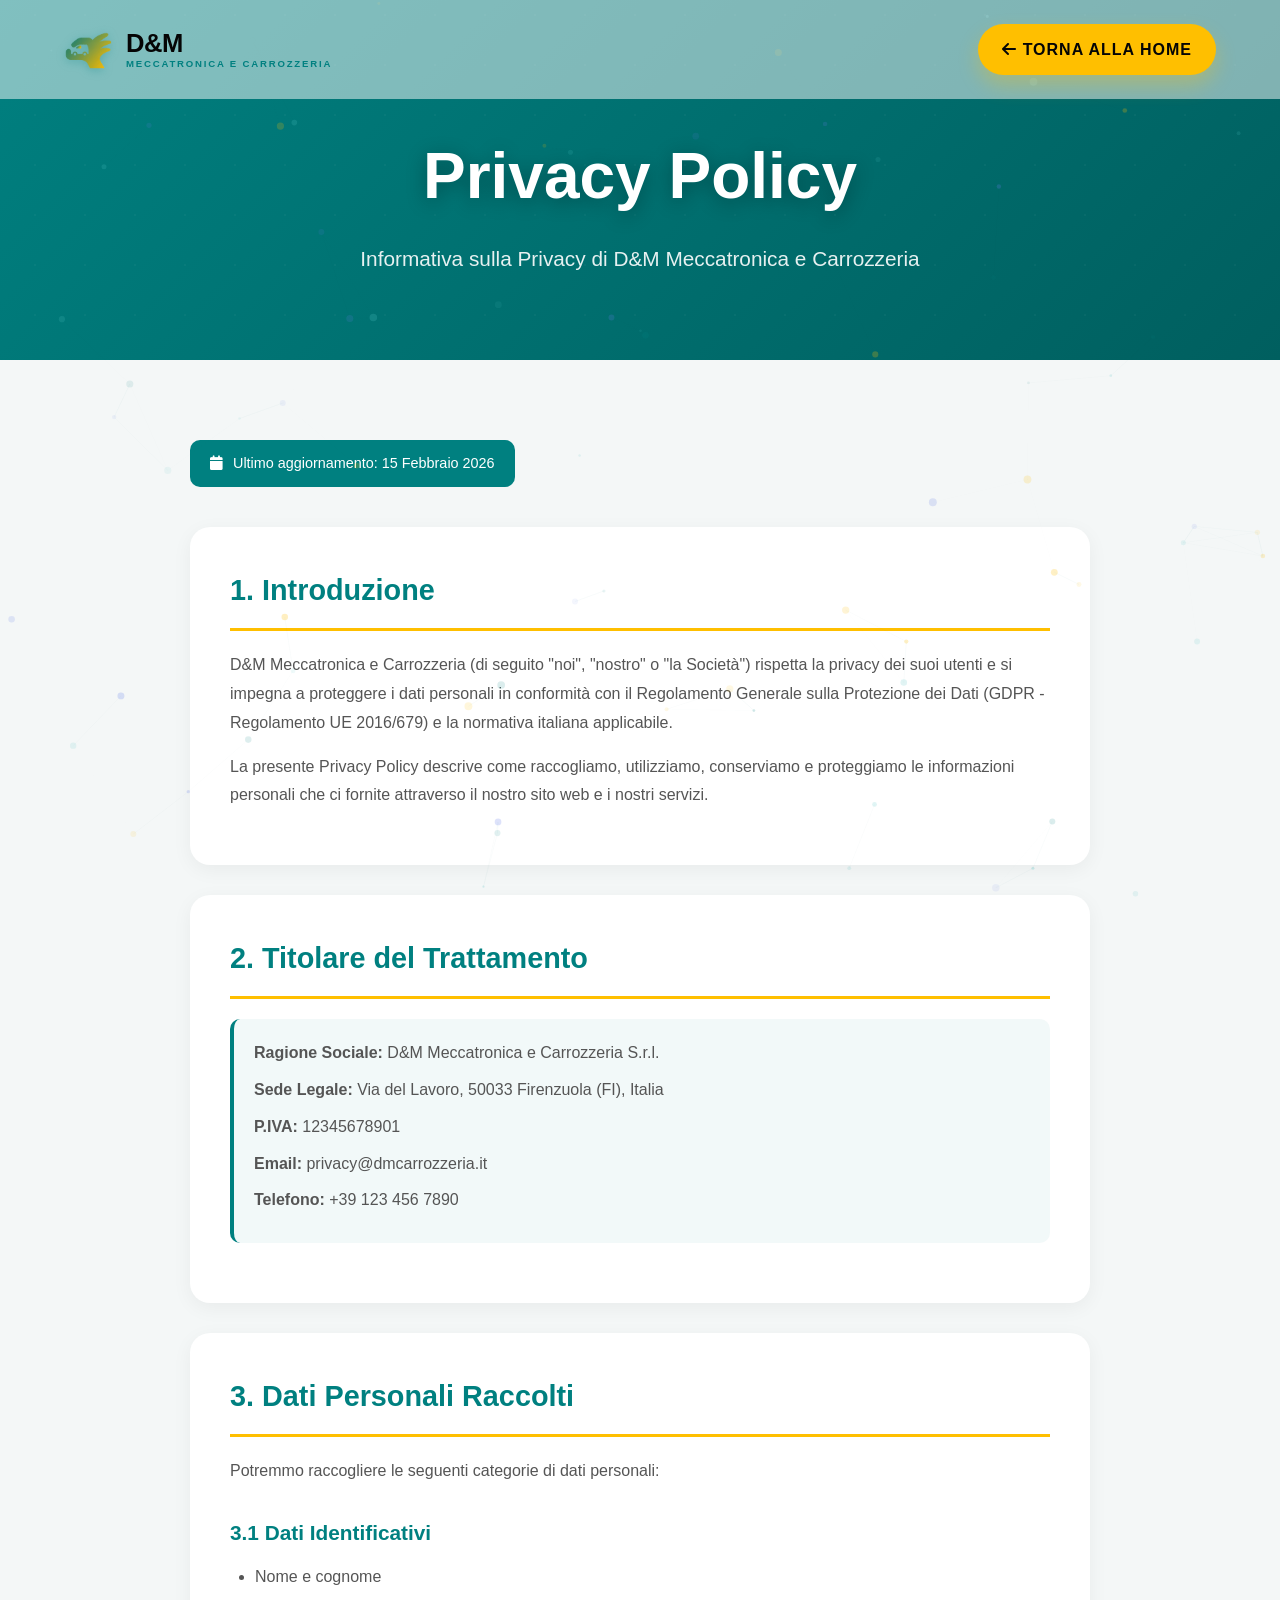
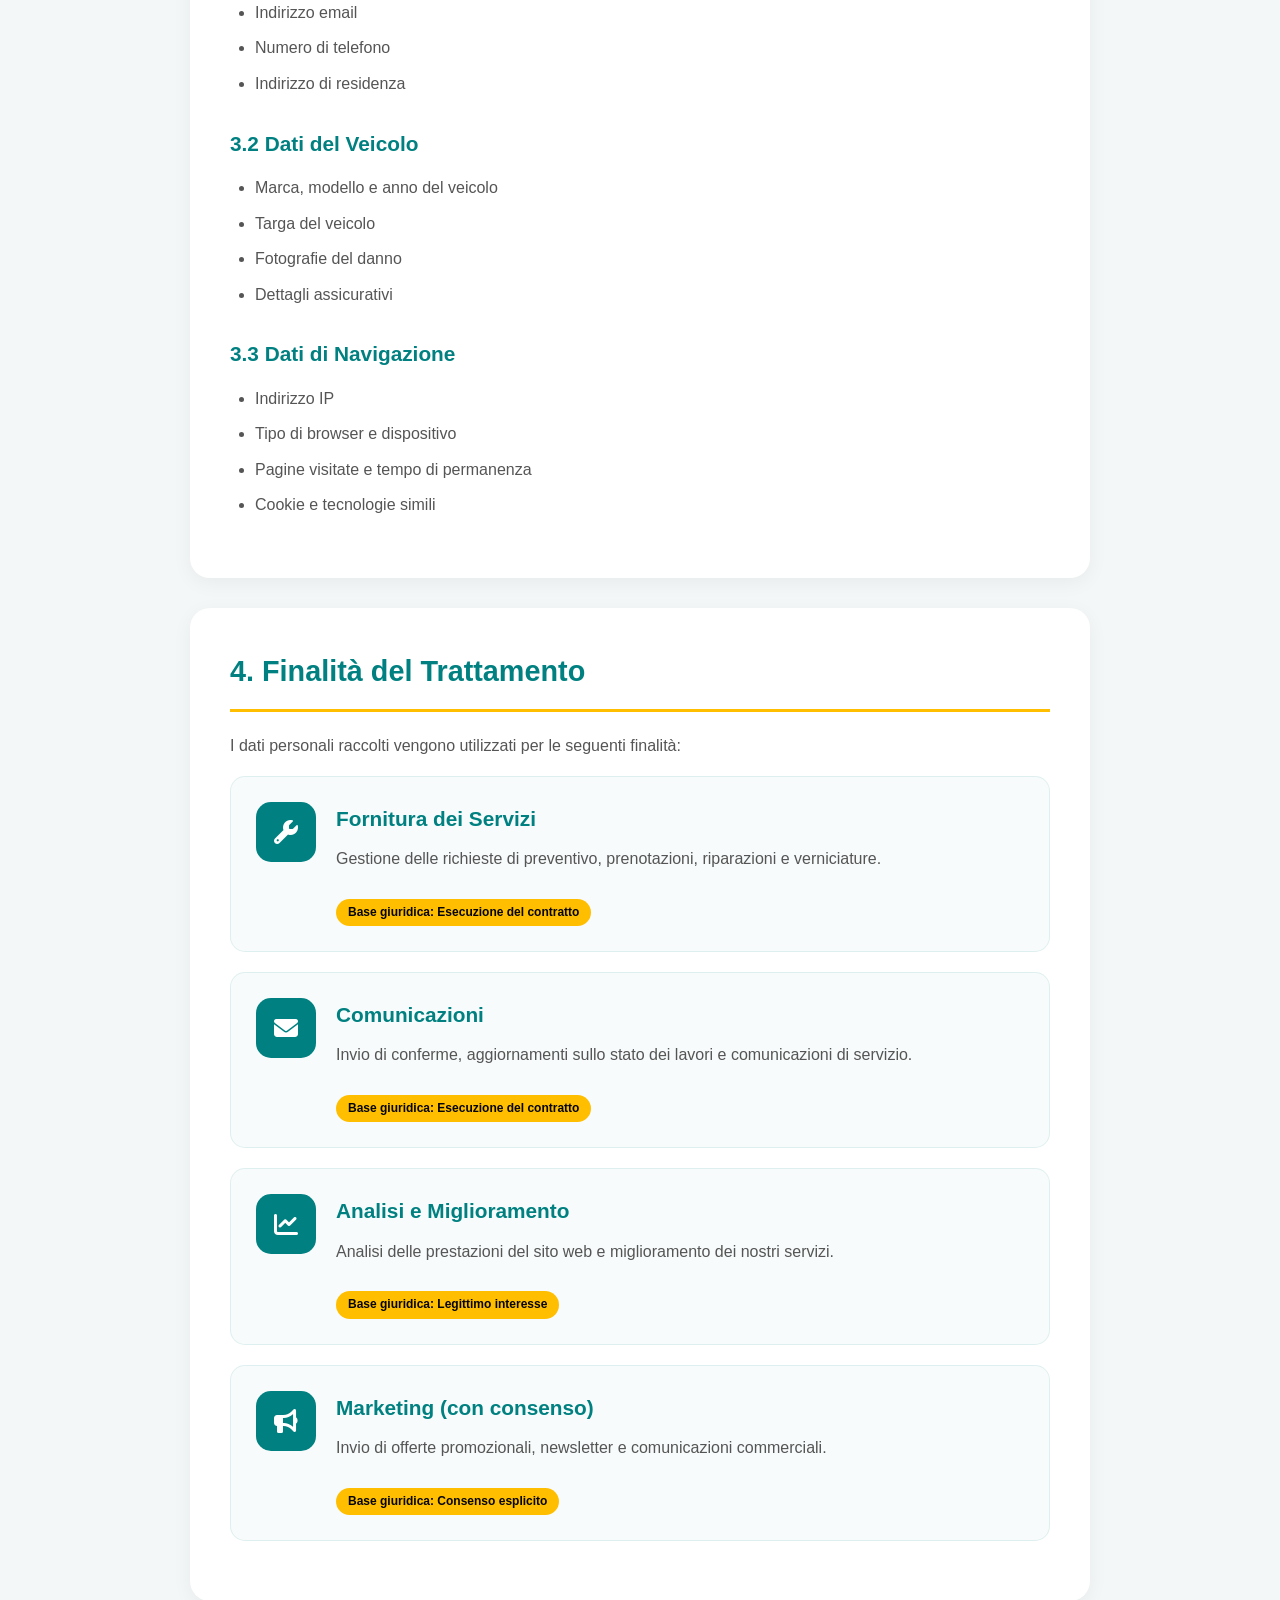
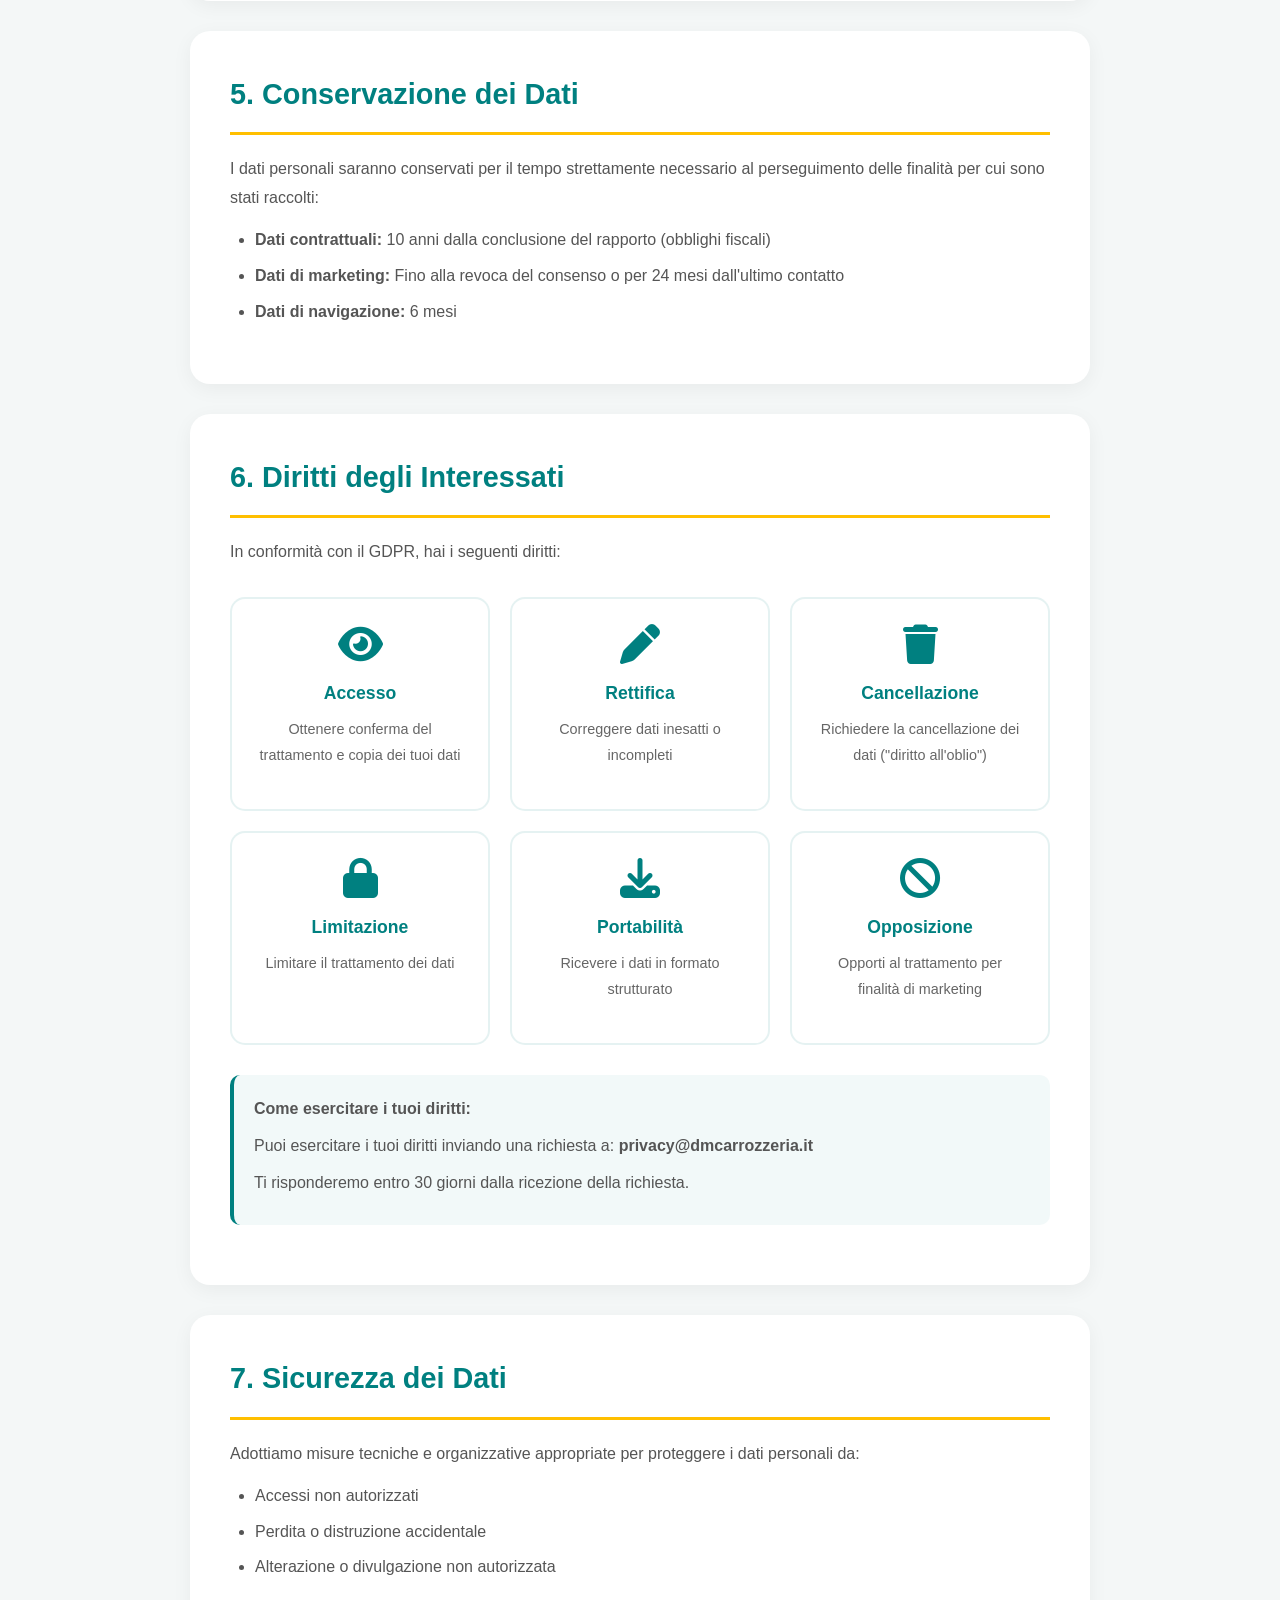
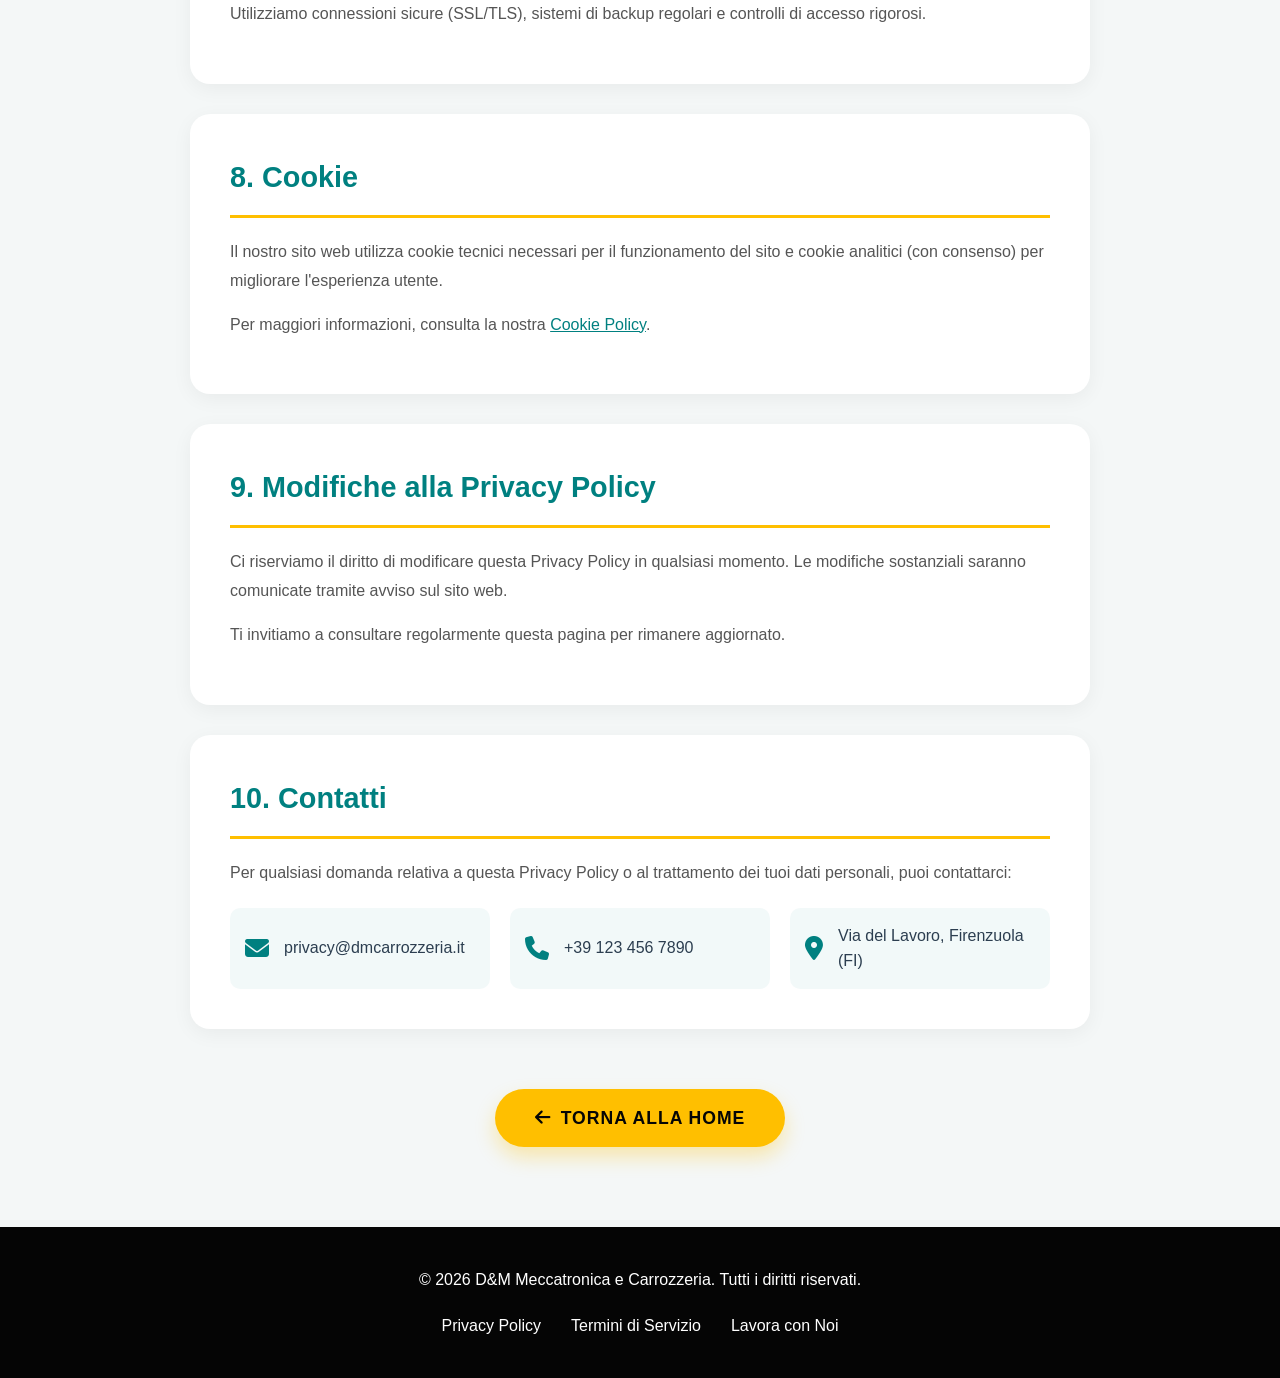
==== index2.html @ 21673d3c "Add files via upload" ====
<!DOCTYPE html>
<html lang="it">
<head>
    <meta charset="UTF-8">
    <meta name="viewport" content="width=device-width, initial-scale=1.0">
    <title>Privacy Policy - D&M Meccatronica e Carrozzeria</title>
    <link rel="stylesheet" href="style.css">
    <link rel="stylesheet" href="https://cdnjs.cloudflare.com/ajax/libs/font-awesome/6.4.0/css/all.min.css">
</head>
<body>
    <!-- Particles Background -->
    <canvas id="particles-canvas"></canvas>

    <!-- Simple Navbar -->
    <nav id="navbar">
        <a href="index.html" class="logo-box">
            <img src="logooo.png" alt="D&M Logo" class="logo-img"> 
            <div class="logo-text">D&M<br><span>MECCATRONICA E CARROZZERIA</span></div>
        </a>
        
        <a href="index.html" class="btn-primary" style="padding: 0.8rem 1.5rem;">
            <i class="fa-solid fa-arrow-left"></i> Torna alla Home
        </a>
    </nav>

    <!-- Hero Section -->
    <section class="legal-hero">
        <div class="legal-hero-content">
            <h1 class="legal-title">Privacy Policy</h1>
            <p class="legal-subtitle">Informativa sulla Privacy di D&M Meccatronica e Carrozzeria</p>
        </div>
    </section>

    <!-- Content Section -->
    <section class="legal-content">
        <div class="legal-container">
            <div class="legal-last-update">
                <i class="fa-solid fa-calendar"></i>
                Ultimo aggiornamento: 15 Febbraio 2026
            </div>

            <div class="legal-section">
                <h2>1. Introduzione</h2>
                <p>D&M Meccatronica e Carrozzeria (di seguito "noi", "nostro" o "la Società") rispetta la privacy dei suoi utenti e si impegna a proteggere i dati personali in conformità con il Regolamento Generale sulla Protezione dei Dati (GDPR - Regolamento UE 2016/679) e la normativa italiana applicabile.</p>
                <p>La presente Privacy Policy descrive come raccogliamo, utilizziamo, conserviamo e proteggiamo le informazioni personali che ci fornite attraverso il nostro sito web e i nostri servizi.</p>
            </div>

            <div class="legal-section">
                <h2>2. Titolare del Trattamento</h2>
                <div class="info-box">
                    <p><strong>Ragione Sociale:</strong> D&M Meccatronica e Carrozzeria S.r.l.</p>
                    <p><strong>Sede Legale:</strong> Via del Lavoro, 50033 Firenzuola (FI), Italia</p>
                    <p><strong>P.IVA:</strong> 12345678901</p>
                    <p><strong>Email:</strong> privacy@dmcarrozzeria.it</p>
                    <p><strong>Telefono:</strong> +39 123 456 7890</p>
                </div>
            </div>

            <div class="legal-section">
                <h2>3. Dati Personali Raccolti</h2>
                <p>Potremmo raccogliere le seguenti categorie di dati personali:</p>
                
                <h3>3.1 Dati Identificativi</h3>
                <ul>
                    <li>Nome e cognome</li>
                    <li>Indirizzo email</li>
                    <li>Numero di telefono</li>
                    <li>Indirizzo di residenza</li>
                </ul>

                <h3>3.2 Dati del Veicolo</h3>
                <ul>
                    <li>Marca, modello e anno del veicolo</li>
                    <li>Targa del veicolo</li>
                    <li>Fotografie del danno</li>
                    <li>Dettagli assicurativi</li>
                </ul>

                <h3>3.3 Dati di Navigazione</h3>
                <ul>
                    <li>Indirizzo IP</li>
                    <li>Tipo di browser e dispositivo</li>
                    <li>Pagine visitate e tempo di permanenza</li>
                    <li>Cookie e tecnologie simili</li>
                </ul>
            </div>

            <div class="legal-section">
                <h2>4. Finalità del Trattamento</h2>
                <p>I dati personali raccolti vengono utilizzati per le seguenti finalità:</p>
                
                <div class="purpose-card">
                    <div class="purpose-icon">
                        <i class="fa-solid fa-wrench"></i>
                    </div>
                    <div class="purpose-content">
                        <h3>Fornitura dei Servizi</h3>
                        <p>Gestione delle richieste di preventivo, prenotazioni, riparazioni e verniciature.</p>
                        <span class="legal-basis">Base giuridica: Esecuzione del contratto</span>
                    </div>
                </div>

                <div class="purpose-card">
                    <div class="purpose-icon">
                        <i class="fa-solid fa-envelope"></i>
                    </div>
                    <div class="purpose-content">
                        <h3>Comunicazioni</h3>
                        <p>Invio di conferme, aggiornamenti sullo stato dei lavori e comunicazioni di servizio.</p>
                        <span class="legal-basis">Base giuridica: Esecuzione del contratto</span>
                    </div>
                </div>

                <div class="purpose-card">
                    <div class="purpose-icon">
                        <i class="fa-solid fa-chart-line"></i>
                    </div>
                    <div class="purpose-content">
                        <h3>Analisi e Miglioramento</h3>
                        <p>Analisi delle prestazioni del sito web e miglioramento dei nostri servizi.</p>
                        <span class="legal-basis">Base giuridica: Legittimo interesse</span>
                    </div>
                </div>

                <div class="purpose-card">
                    <div class="purpose-icon">
                        <i class="fa-solid fa-bullhorn"></i>
                    </div>
                    <div class="purpose-content">
                        <h3>Marketing (con consenso)</h3>
                        <p>Invio di offerte promozionali, newsletter e comunicazioni commerciali.</p>
                        <span class="legal-basis">Base giuridica: Consenso esplicito</span>
                    </div>
                </div>
            </div>

            <div class="legal-section">
                <h2>5. Conservazione dei Dati</h2>
                <p>I dati personali saranno conservati per il tempo strettamente necessario al perseguimento delle finalità per cui sono stati raccolti:</p>
                <ul>
                    <li><strong>Dati contrattuali:</strong> 10 anni dalla conclusione del rapporto (obblighi fiscali)</li>
                    <li><strong>Dati di marketing:</strong> Fino alla revoca del consenso o per 24 mesi dall'ultimo contatto</li>
                    <li><strong>Dati di navigazione:</strong> 6 mesi</li>
                </ul>
            </div>

            <div class="legal-section">
                <h2>6. Diritti degli Interessati</h2>
                <p>In conformità con il GDPR, hai i seguenti diritti:</p>
                
                <div class="rights-grid">
                    <div class="right-card">
                        <i class="fa-solid fa-eye"></i>
                        <h4>Accesso</h4>
                        <p>Ottenere conferma del trattamento e copia dei tuoi dati</p>
                    </div>
                    <div class="right-card">
                        <i class="fa-solid fa-pen"></i>
                        <h4>Rettifica</h4>
                        <p>Correggere dati inesatti o incompleti</p>
                    </div>
                    <div class="right-card">
                        <i class="fa-solid fa-trash"></i>
                        <h4>Cancellazione</h4>
                        <p>Richiedere la cancellazione dei dati ("diritto all'oblio")</p>
                    </div>
                    <div class="right-card">
                        <i class="fa-solid fa-lock"></i>
                        <h4>Limitazione</h4>
                        <p>Limitare il trattamento dei dati</p>
                    </div>
                    <div class="right-card">
                        <i class="fa-solid fa-download"></i>
                        <h4>Portabilità</h4>
                        <p>Ricevere i dati in formato strutturato</p>
                    </div>
                    <div class="right-card">
                        <i class="fa-solid fa-ban"></i>
                        <h4>Opposizione</h4>
                        <p>Opporti al trattamento per finalità di marketing</p>
                    </div>
                </div>

                <div class="info-box" style="margin-top: 30px;">
                    <p><strong>Come esercitare i tuoi diritti:</strong></p>
                    <p>Puoi esercitare i tuoi diritti inviando una richiesta a: <strong>privacy@dmcarrozzeria.it</strong></p>
                    <p>Ti risponderemo entro 30 giorni dalla ricezione della richiesta.</p>
                </div>
            </div>

            <div class="legal-section">
                <h2>7. Sicurezza dei Dati</h2>
                <p>Adottiamo misure tecniche e organizzative appropriate per proteggere i dati personali da:</p>
                <ul>
                    <li>Accessi non autorizzati</li>
                    <li>Perdita o distruzione accidentale</li>
                    <li>Alterazione o divulgazione non autorizzata</li>
                </ul>
                <p>Utilizziamo connessioni sicure (SSL/TLS), sistemi di backup regolari e controlli di accesso rigorosi.</p>
            </div>

            <div class="legal-section">
                <h2>8. Cookie</h2>
                <p>Il nostro sito web utilizza cookie tecnici necessari per il funzionamento del sito e cookie analitici (con consenso) per migliorare l'esperienza utente.</p>
                <p>Per maggiori informazioni, consulta la nostra <a href="#" class="legal-link">Cookie Policy</a>.</p>
            </div>

            <div class="legal-section">
                <h2>9. Modifiche alla Privacy Policy</h2>
                <p>Ci riserviamo il diritto di modificare questa Privacy Policy in qualsiasi momento. Le modifiche sostanziali saranno comunicate tramite avviso sul sito web.</p>
                <p>Ti invitiamo a consultare regolarmente questa pagina per rimanere aggiornato.</p>
            </div>

            <div class="legal-section">
                <h2>10. Contatti</h2>
                <p>Per qualsiasi domanda relativa a questa Privacy Policy o al trattamento dei tuoi dati personali, puoi contattarci:</p>
                <div class="contact-grid">
                    <div class="contact-item">
                        <i class="fa-solid fa-envelope"></i>
                        <span>privacy@dmcarrozzeria.it</span>
                    </div>
                    <div class="contact-item">
                        <i class="fa-solid fa-phone"></i>
                        <span>+39 123 456 7890</span>
                    </div>
                    <div class="contact-item">
                        <i class="fa-solid fa-location-dot"></i>
                        <span>Via del Lavoro, Firenzuola (FI)</span>
                    </div>
                </div>
            </div>

            <div class="legal-back-button">
                <a href="index.html" class="btn-primary">
                    <i class="fa-solid fa-arrow-left"></i> Torna alla Home
                </a>
            </div>
        </div>
    </section>

    <!-- Footer -->
    <footer style="background: var(--dark); color: white; padding: 40px 5%; text-align: center;">
        <p>&copy; 2026 D&M Meccatronica e Carrozzeria. Tutti i diritti riservati.</p>
        <div style="margin-top: 20px; display: flex; gap: 30px; justify-content: center; flex-wrap: wrap;">
            <a href="index2.html" style="color: white; text-decoration: none;">Privacy Policy</a>
            <a href="index3.html" style="color: white; text-decoration: none;">Termini di Servizio</a>
            <a href="index4.html" style="color: white; text-decoration: none;">Lavora con Noi</a>
        </div>
    </footer>

    <script src="script.js"></script>
</body>
</html>
---- style.css ----
/* =========================================
   D&M CARROZZERIA - STYLESHEET
   Versión Mejorada y Organizada
   ========================================= */

/* =========================================
   TABLA DE CONTENIDOS:
   1. Variables & Reset
   2. Scrollbar & Selection
   3. Loader & Utils
   4. Animations
   5. Navigation
   6. Hero Section
   7. Stats & Services
   8. Color Lab
   9. Vision & Content
   10. Before/After Slider
   11. Pricing Calculator
   12. Map & Location
   13. FAQ Section
   14. Footer
   15. Cookie Banner
   16. Gallery & Lightbox
   17. Modal
   18. Chatbot Widget
   19. WhatsApp Float Button
   20. Responsive Design
   ========================================= */


/* =========================================
   1. VARIABLES & RESET
   ========================================= */
:root {
    --primary: #008080;
    --accent: #FFBF00;
    --dark: #050505;
    --grey: #1a1a1a;
    --light: #F4F7F7;
    --white: #ffffff;
    --glass: rgba(255, 255, 255, 0.05);
    --glass-border: rgba(255, 255, 255, 0.1);
    --shadow: 0 20px 50px rgba(0,0,0,0.05);
    --text-main: #2C3E50;
    --transition: all 0.4s cubic-bezier(0.165, 0.84, 0.44, 1);
}

/* Dark Mode Variables */
[data-theme="dark"] {
    --dark: #f5f5f5;
    --grey: #e0e0e0;
    --light: #121212;
    --white: #1e1e1e;
    --text-main: #e0e0e0;
    --shadow: 0 20px 50px rgba(255,255,255,0.05);
}

[data-theme="dark"] body {
    background-color: #0a0a0a;
}

[data-theme="dark"] .section {
    background: #1e1e1e !important;
}

[data-theme="dark"] nav {
    background: rgba(30, 30, 30, 0.9) !important;
}

[data-theme="dark"] .service-card,
[data-theme="dark"] .calc-panel,
[data-theme="dark"] .faq-item,
[data-theme="dark"] .modal-card {
    background: #2a2a2a !important;
    color: #e0e0e0 !important;
}

[data-theme="dark"] .form-input {
    background: #333 !important;
    color: #e0e0e0 !important;
    border-color: #444 !important;
}

* { 
    box-sizing: border-box; 
    margin: 0; 
    padding: 0; 
}

html { 
    scroll-behavior: smooth; 
}

body { 
    font-family: 'Inter', sans-serif; 
    background-color: var(--light); 
    color: var(--text-main); 
    overflow-x: hidden; 
    line-height: 1.6;
}


/* =========================================
   2. SCROLLBAR & SELECTION
   ========================================= */
::-webkit-scrollbar { 
    width: 8px; 
}

::-webkit-scrollbar-track { 
    background: var(--dark); 
}

::-webkit-scrollbar-thumb { 
    background: var(--primary); 
    border-radius: 4px; 
}

::selection { 
    background: var(--accent); 
    color: var(--dark); 
}


/* =========================================
   3. LOADER & UTILS
   ========================================= */
#loader {
    position: fixed; 
    inset: 0; 
    background: var(--dark); 
    z-index: 9999;
    display: flex; 
    justify-content: center; 
    align-items: center; 
    flex-direction: column;
    transition: opacity 0.8s ease;
}

.spinner {
    width: 50px; 
    height: 50px; 
    border: 4px solid rgba(255,255,255,0.1);
    border-top: 4px solid var(--accent); 
    border-radius: 50%;
    animation: spin 1s linear infinite; 
    margin-bottom: 20px;
}

.loader-text { 
    color: white; 
    font-weight: 700; 
    letter-spacing: 3px; 
    font-size: 0.8rem; 
    animation: pulse 1.5s infinite; 
}

#scroll-progress {
    position: fixed; 
    top: 0; 
    left: 0; 
    width: 0%; 
    height: 4px;
    background: linear-gradient(90deg, var(--primary), var(--accent));
    z-index: 2001; 
    box-shadow: 0 0 10px var(--accent);
}

/* Particles Canvas */
#particles-canvas {
    position: fixed;
    top: 0;
    left: 0;
    width: 100%;
    height: 100%;
    pointer-events: none;
    z-index: 1;
    opacity: 0.6;
}

[data-theme="dark"] #particles-canvas {
    opacity: 0.3;
}


/* =========================================
   4. ANIMATIONS
   ========================================= */
@keyframes spin { 
    0% { transform: rotate(0deg); } 
    100% { transform: rotate(360deg); } 
}

@keyframes pulse { 
    0%, 100% { opacity: 0.5; } 
    50% { opacity: 1; } 
}

@keyframes fadeInUp { 
    from { opacity: 0; transform: translateY(60px); } 
    to { opacity: 1; transform: translateY(0); } 
}

@keyframes scaleIn { 
    from { opacity: 0; transform: scale(0.9); } 
    to { opacity: 1; transform: scale(1); } 
}

@keyframes float { 
    0%, 100% { transform: translateY(0); } 
    50% { transform: translateY(-20px); } 
}

@keyframes glow { 
    0%, 100% { box-shadow: 0 0 20px var(--glow-color); } 
    50% { box-shadow: 0 0 60px var(--glow-color); } 
}

/* Reveal Animation Classes */
.reveal { 
    opacity: 0; 
    transform: translateY(30px); 
    transition: var(--transition); 
}

.reveal.active { 
    opacity: 1; 
    transform: translateY(0); 
}

.scale-in { 
    animation: scaleIn 0.6s ease-out forwards; 
}

/* Stagger delays */
.delay-100 { transition-delay: 0.1s; }
.delay-200 { transition-delay: 0.2s; }
.delay-300 { transition-delay: 0.3s; }


/* =========================================
   5. NAVIGATION
   ========================================= */
nav {
    position: fixed; 
    width: 100%; 
    top: 0; 
    z-index: 1000;
    padding: 1.5rem 5%; 
    display: flex; 
    justify-content: space-between; 
    align-items: center;
    background: rgba(255, 255, 255, 0.5); 
    transition: var(--transition);
}

nav.scrolled {
    background: rgba(255, 255, 255, 0.9); 
    backdrop-filter: blur(20px);
    padding: 0.8rem 5%; 
    box-shadow: 0 10px 30px rgba(0,0,0,0.05);
}

.logo-box { 
    display: flex; 
    align-items: center; 
    gap: 12px; 
    text-decoration: none; 
}

.logo-img { 
    width: 50px; 
    height: auto; 
    transition: transform 0.5s; 
    filter: drop-shadow(0 2px 5px rgba(0,128,128,0.3)); 
}

.logo-box:hover .logo-img { 
    transform: rotate(10deg) scale(1.1); 
}

.logo-text { 
    font-size: 1.6rem; 
    font-weight: 900; 
    color: var(--dark); 
    letter-spacing: -0.5px; 
    line-height: 1.1; 
}

.logo-text span { 
    color: var(--primary);
    font-size: 0.6rem;
    letter-spacing: 1.8px;
    text-transform: uppercase;
    font-weight: 700;
    display: block;
    margin-top: 2px;
    white-space: nowrap;
}

.nav-menu { 
    display: flex; 
    gap: 30px; 
    align-items: center; 
}

.nav-link {
    position: relative; 
    text-decoration: none; 
    color: var(--dark);
    font-weight: 600; 
    font-size: 0.9rem; 
    text-transform: uppercase;
    letter-spacing: 0.5px; 
    transition: 0.3s;
}

.nav-link::after {
    content: ''; 
    position: absolute; 
    width: 0; 
    height: 2px;
    bottom: -5px; 
    left: 0; 
    background: var(--accent); 
    transition: 0.3s;
}

.nav-link:hover { 
    color: var(--primary); 
}

.nav-link:hover::after { 
    width: 100%; 
}

.status-badge {
    font-size: 0.75rem; 
    font-weight: 800; 
    padding: 6px 16px;
    border-radius: 30px; 
    text-transform: uppercase; 
    letter-spacing: 1px;
    display: inline-flex; 
    align-items: center; 
    gap: 6px;
}

.menu-toggle { 
    display: none; 
    font-size: 1.5rem; 
    cursor: pointer; 
    color: var(--dark); 
}

/* Theme Toggle Button */
.theme-toggle {
    background: rgba(0, 128, 128, 0.1);
    border: 2px solid var(--primary);
    border-radius: 50%;
    width: 40px;
    height: 40px;
    display: flex;
    align-items: center;
    justify-content: center;
    cursor: pointer;
    transition: all 0.3s ease;
    color: var(--primary);
    font-size: 1.1rem;
}

.theme-toggle:hover {
    background: var(--primary);
    color: white;
    transform: rotate(20deg) scale(1.1);
}


/* =========================================
   6. HERO SECTION
   ========================================= */
.hero {
    height: 100vh; 
    position: relative; 
    display: flex; 
    align-items: center; 
    justify-content: center;
    text-align: center; 
    color: white; 
    overflow: hidden;
    background: var(--dark);
}

.hero-video {
    position: absolute;
    top: 50%;
    left: 50%;
    min-width: 100%;
    min-height: 100%;
    width: auto;
    height: auto;
    transform: translate(-50%, -50%);
    z-index: 0;
    object-fit: cover;
}

.hero-overlay {
    position: absolute;
    top: 0;
    left: 0;
    width: 100%;
    height: 100%;
    background: rgba(0, 0, 0, 0.5);
    z-index: 1;
}

.hero-bg {
    position: absolute; 
    top: 0; 
    left: 0; 
    width: 100%; 
    height: 100%;
    background: linear-gradient(rgba(0,0,0,0.3), rgba(0,0,0,0.7)), 
                url('https://images.unsplash.com/photo-1619642751034-765dfdf7c58e?q=80&w=1500') center/cover;
    z-index: 0; 
    transform: scale(1.1); 
    transition: transform 15s ease-out;
}

.hero:hover .hero-bg { 
    transform: scale(1); 
}

.hero-content { 
    position: relative; 
    z-index: 2; 
    padding: 0 20px; 
    max-width: 1000px; 
}

.hero-title {
    font-size: clamp(2.5rem, 6vw, 4.5rem); 
    font-weight: 900; 
    line-height: 1.1; 
    margin-bottom: 20px;
    text-shadow: 0 10px 30px rgba(0,0,0,0.5);
}

.hero-subtitle {
    font-size: clamp(1rem, 1.8vw, 1.3rem); 
    font-weight: 300; 
    margin-bottom: 40px;
    opacity: 0.9; 
    max-width: 700px; 
    margin-inline: auto;
}

.btn-primary {
    background: var(--accent); 
    color: var(--dark); 
    padding: 1.2rem 3rem;
    border-radius: 50px; 
    font-weight: 800; 
    text-transform: uppercase;
    letter-spacing: 1px; 
    text-decoration: none; 
    display: inline-block;
    transition: all 0.3s ease; 
    border: none; 
    cursor: pointer;
    box-shadow: 0 10px 20px rgba(255, 191, 0, 0.3);
}

.btn-primary:hover {
    transform: translateY(-5px); 
    box-shadow: 0 20px 40px rgba(255, 191, 0, 0.5);
    background: white; 
    color: var(--primary);
}


/* =========================================
   7. STATS & SERVICES
   ========================================= */
.section { 
    padding: 8rem 10%; 
    position: relative; 
}

.stats-container {
    background: var(--primary); 
    color: white;
    display: grid; 
    grid-template-columns: repeat(auto-fit, minmax(200px, 1fr));
    gap: 40px; 
    padding: 5rem 10%; 
    margin-top: -50px;
    border-radius: 0 0 50px 50px; 
    position: relative; 
    z-index: 10;
}

.stat-box { 
    text-align: center; 
}

.stat-num { 
    font-size: 3.5rem; 
    font-weight: 900; 
    color: var(--accent); 
    display: block; 
}

.stat-label { 
    font-size: 0.9rem; 
    letter-spacing: 2px; 
    text-transform: uppercase; 
    opacity: 0.8; 
}

.section-header { 
    text-align: center; 
    margin-bottom: 5rem; 
}

.section-header h2 { 
    font-size: 3rem; 
    font-weight: 900; 
    color: var(--dark); 
    margin-bottom: 10px; 
}

.divider { 
    width: 80px; 
    height: 6px; 
    background: var(--accent); 
    margin: 0 auto; 
    border-radius: 4px; 
}

.services-grid {
    display: grid; 
    grid-template-columns: repeat(auto-fit, minmax(320px, 1fr));
    gap: 40px; 
    perspective: 1000px;
}

.service-card {
    background: white; 
    padding: 3rem; 
    border-radius: 30px;
    box-shadow: var(--shadow); 
    border-bottom: 5px solid var(--primary);
    transition: transform 0.1s;
    position: relative; 
    overflow: hidden;
}

.card-content { 
    transform-style: preserve-3d; 
}

.service-icon { 
    font-size: 3rem; 
    color: var(--primary); 
    margin-bottom: 20px; 
    display: block; 
}

.service-card h3 { 
    font-size: 1.8rem; 
    margin-bottom: 15px; 
    color: var(--dark); 
}

.service-card p { 
    color: #666; 
    font-size: 1rem; 
}


/* =========================================
   8. COLOR LAB (INTERACTIVE)
   ========================================= */
#lab { 
    background: var(--dark); 
    color: white; 
    border-radius: 50px; 
    margin: 2rem 5%; 
}

.lab-wrapper { 
    display: flex; 
    flex-direction: column; 
    align-items: center; 
    position: relative; 
}

.car-stage {
    position: relative; 
    width: 100%; 
    max-width: 900px;
    background: rgba(255,255,255,0.05); 
    border-radius: 40px;
    padding: 60px; 
    border: 1px solid rgba(255,255,255,0.1);
    transition: var(--transition);
    --glow-color: var(--primary);
    animation: glow 4s infinite ease-in-out;
}

.car-image { 
    width: 100%; 
    mix-blend-mode: multiply;
    filter: grayscale(100%);
    transition: var(--transition);
    pointer-events: none;
    position: relative;
    z-index: 10;
}

.controls { 
    margin-top: 50px; 
    display: flex; 
    gap: 20px; 
    flex-wrap: wrap; 
    justify-content: center; 
}

.color-btn {
    width: 60px; 
    height: 60px; 
    border-radius: 50%;
    border: 4px solid rgba(255,255,255,0.1); 
    cursor: pointer;
    transition: 0.3s; 
    position: relative;
}

.color-btn::after {
    content: ''; 
    position: absolute; 
    inset: -8px; 
    border-radius: 50%;
    border: 2px solid transparent; 
    transition: 0.3s;
}

.color-btn:hover { 
    transform: scale(1.2); 
    z-index: 2; 
    border-color: white; 
}

.color-btn.active::after { 
    border-color: white; 
    animation: spin 4s linear infinite; 
}

.selected-color-name {
    margin-top: 30px; 
    font-size: 1.5rem; 
    letter-spacing: 5px;
    text-transform: uppercase; 
    color: var(--accent); 
    font-weight: 300;
}

/* Finish Controls */
.finish-controls {
    display: flex;
    gap: 15px;
    justify-content: center;
    flex-wrap: wrap;
}

.finish-btn {
    background: rgba(255,255,255,0.1);
    border: 1px solid rgba(255,255,255,0.2);
    color: white;
    padding: 12px 24px;
    border-radius: 25px;
    cursor: pointer;
    transition: 0.3s;
    display: flex;
    align-items: center;
    gap: 8px;
    font-weight: 600;
}

.finish-btn:hover {
    background: rgba(255,255,255,0.2);
    transform: translateY(-2px);
}

.finish-btn.active {
    background: var(--accent);
    color: var(--dark);
    border-color: var(--accent);
}

/* Finish Effects */
.car-stage.finish-matte {
    filter: brightness(0.9);
}

.car-stage.finish-metallic {
    box-shadow: 0 0 40px var(--glow-color), inset 0 0 40px var(--glow-color);
}

.car-stage.finish-pearl {
    background: linear-gradient(135deg, var(--glow-color), rgba(255,255,255,0.2));
}


/* =========================================
   9. VISION & CONTENT SECTIONS
   ========================================= */
.vision-container { 
    display: grid; 
    grid-template-columns: 1fr 1fr; 
    gap: 80px; 
    align-items: center; 
}

.vision-img { 
    width: 100%; 
    border-radius: 40px; 
    box-shadow: 0 30px 60px rgba(0,128,128,0.2);
    animation: float 6s ease-in-out infinite; 
}


/* =========================================
   10. BEFORE/AFTER SLIDER
   ========================================= */
.slider-wrapper {
    max-width: 900px;
    margin: 0 auto;
}

.comparison-slider {
    position: relative;
    width: 100%;
    cursor: ew-resize;
    user-select: none;
    -webkit-user-select: none;
}

.img-container {
    position: relative;
    width: 100%;
    overflow: hidden;
    border-radius: 30px;
}

.img-before {
    width: 100%;
    display: block;
}

.img-after {
    position: absolute;
    top: 0;
    left: 0;
    width: 50%;
    height: 100%;
    overflow: hidden;
}

.img-after img {
    width: 100%;
    height: 100%;
    object-fit: cover;
}

.slider-handle {
    position: absolute;
    top: 0;
    left: 50%;
    width: 4px;
    height: 100%;
    background: rgba(255, 255, 255, 0.8);
    display: flex;
    align-items: center;
    justify-content: center;
    z-index: 10;
    pointer-events: none;
    box-shadow: 0 0 15px rgba(0,0,0,0.3);
}

.slider-handle-btn {
    position: absolute;
    width: 56px;
    height: 56px;
    background: var(--accent);
    color: var(--dark);
    border-radius: 50%;
    display: flex;
    align-items: center;
    justify-content: center;
    font-size: 1.2rem;
    box-shadow: 0 4px 20px rgba(255, 191, 0, 0.5), 0 0 0 4px rgba(255,255,255,0.4);
    pointer-events: none;
    transition: transform 0.15s ease, box-shadow 0.15s ease;
    z-index: 11;
}

.comparison-slider:active .slider-handle-btn {
    transform: scale(1.15);
    box-shadow: 0 4px 30px rgba(255, 191, 0, 0.7), 0 0 0 6px rgba(255,255,255,0.6);
}

.slider-label {
    position: absolute;
    top: 20px;
    padding: 6px 16px;
    border-radius: 20px;
    font-size: 0.75rem;
    font-weight: 800;
    letter-spacing: 2px;
    text-transform: uppercase;
    pointer-events: none;
    white-space: nowrap;
}

.slider-label-before {
    right: 30px;
    background: rgba(0,0,0,0.6);
    color: white;
    backdrop-filter: blur(5px);
}

.slider-label-after {
    left: 30px;
    background: rgba(255, 191, 0, 0.9);
    color: var(--dark);
}

/* Hide any leftover range inputs */
.slider-input {
    display: none !important;
}


/* =========================================
   11. PRICING CALCULATOR
   ========================================= */
.calc-container {
    max-width: 1000px;
    margin: 0 auto;
    display: grid;
    grid-template-columns: 1.5fr 1fr;
    gap: 30px;
}

.calc-panel {
    background: #1a1a1a;
    padding: 25px;
    border-radius: 20px;
    border: 1px solid #333;
}

.calc-title {
    color: white;
    margin-bottom: 20px;
    font-size: 1.2rem;
    display: flex;
    align-items: center;
    gap: 10px;
}

.calc-grid {
    display: grid;
    grid-template-columns: repeat(auto-fit, minmax(140px, 1fr));
    gap: 15px;
}

.calc-btn {
    background: #252525;
    border: 1px solid #444;
    color: #aaa;
    padding: 15px 10px;
    border-radius: 12px;
    cursor: pointer;
    transition: all 0.3s cubic-bezier(0.4, 0, 0.2, 1);
    display: flex;
    flex-direction: column;
    align-items: center;
    gap: 10px;
    font-size: 0.9rem;
}

.calc-btn i {
    font-size: 1.5rem;
    transition: 0.3s;
}

.calc-btn.selected {
    background: rgba(255, 191, 0, 0.15);
    border-color: var(--accent);
    color: var(--accent);
    box-shadow: 0 0 15px rgba(255, 191, 0, 0.2);
    transform: translateY(-2px);
}

.calc-display {
    background: #1a1a1a;
    padding: 25px;
    border-radius: 20px;
    border: 1px solid #333;
    display: flex;
    flex-direction: column;
    justify-content: space-between;
}

.calc-screen {
    background: #000;
    padding: 20px;
    border-radius: 15px;
    border: 1px solid #333;
    font-family: 'Courier New', monospace;
}

.calc-label {
    color: #666;
    font-size: 0.8rem;
    letter-spacing: 2px;
}

.calc-price {
    font-size: 3rem;
    font-weight: 700;
    color: white;
    margin: 10px 0;
    text-shadow: 0 0 10px rgba(255,255,255,0.3);
}

.calc-list {
    list-style: none;
    padding: 0;
    margin: 0;
    color: #888;
    font-size: 0.9rem;
    border-top: 1px dashed #333;
    padding-top: 10px;
    max-height: 150px;
    overflow-y: auto;
}

.calc-list li {
    margin-bottom: 5px;
    display: flex;
    justify-content: space-between;
}


/* =========================================
   12. MAP & LOCATION
   ========================================= */
.map-wrapper {
    display: grid;
    grid-template-columns: 1fr 2fr;
    gap: 40px;
    align-items: center;
}

.address-card {
    background: white;
    padding: 3rem;
    border-radius: 30px;
    box-shadow: var(--shadow);
    text-align: center;
}

.map-container {
    height: 500px;
    border-radius: 30px;
    overflow: hidden;
    box-shadow: var(--shadow);
}


/* =========================================
   13. FAQ SECTION
   ========================================= */
.faq-container {
    max-width: 800px;
    margin: 0 auto;
    display: flex;
    flex-direction: column;
    gap: 15px;
}

.faq-item {
    border-bottom: 1px solid #eee;
    border-radius: 12px;
    background: #fff;
    box-shadow: 0 5px 15px rgba(0,0,0,0.03);
    overflow: hidden;
    transition: all 0.3s ease;
}

.faq-item:hover {
    box-shadow: 0 10px 25px rgba(0,0,0,0.08);
}

.faq-question {
    width: 100%;
    padding: 20px 25px;
    background: none;
    border: none;
    display: flex;
    justify-content: space-between;
    align-items: center;
    cursor: pointer;
    text-align: left;
    font-family: inherit;
    font-size: 1.1rem;
    font-weight: 700;
    color: var(--dark);
    transition: 0.3s;
}

.faq-question span {
    padding-right: 20px;
}

.faq-icon {
    transition: transform 0.4s cubic-bezier(0.68, -0.55, 0.265, 1.55);
    color: var(--primary);
}

.faq-item.active {
    background: #fcfcfc;
    border-color: var(--primary);
}

.faq-item.active .faq-icon {
    transform: rotate(180deg);
    color: var(--accent);
}

.faq-answer {
    max-height: 0;
    overflow: hidden;
    transition: max-height 0.4s ease-out;
    padding: 0 25px;
    opacity: 0.8;
}

.faq-answer p {
    margin: 0;
    padding-top: 20px;
    padding-bottom: 25px;
}


/* =========================================
   14. FOOTER
   ========================================= */
footer {
    background: var(--dark);
    color: white;
    padding: 4rem 10%;
    text-align: center;
}

.footer-logo {
    font-size: 2rem;
    font-weight: 900;
    margin-bottom: 20px;
}

.footer-logo span {
    color: var(--primary);
    font-size: 0.85rem;
    display: block;
    letter-spacing: 2.5px;
    margin-top: 3px;
}

.footer-links {
    display: flex;
    gap: 30px;
    justify-content: center;
    margin-top: 30px;
}

.footer-links a {
    color: #888;
    text-decoration: none;
    transition: 0.3s;
}

.footer-links a:hover {
    color: var(--accent);
}


/* =========================================
   15. COOKIE BANNER
   ========================================= */
.cookie-banner {
    position: fixed;
    bottom: 30px;
    left: 50%;
    transform: translateX(-50%) translateY(150%);
    max-width: 800px;
    background: var(--dark);
    color: white;
    padding: 2rem;
    border-radius: 20px;
    display: flex;
    justify-content: space-between;
    align-items: center;
    gap: 20px;
    box-shadow: 0 20px 60px rgba(0,0,0,0.4);
    z-index: 2000;
    transition: transform 0.5s cubic-bezier(0.68, -0.55, 0.265, 1.55);
}

.cookie-banner.show {
    transform: translateX(-50%) translateY(0);
}

.cookie-content {
    display: flex;
    align-items: center;
    gap: 20px;
    flex: 1;
}

.cookie-icon {
    font-size: 2.5rem;
    color: var(--accent);
    flex-shrink: 0;
}

.cookie-content h3 {
    margin-bottom: 5px;
}

.cookie-actions {
    display: flex;
    gap: 15px;
    flex-shrink: 0;
}

.btn-cookie-outline {
    background: transparent;
    border: 1px solid rgba(255,255,255,0.3);
    color: white;
    padding: 10px 20px;
    border-radius: 30px;
    cursor: pointer;
    font-weight: 600;
    transition: 0.3s;
}

.btn-cookie-outline:hover {
    border-color: white;
    background: rgba(255,255,255,0.1);
}

.btn-cookie-fill {
    background: var(--accent);
    border: none;
    color: var(--dark);
    padding: 10px 25px;
    border-radius: 30px;
    cursor: pointer;
    font-weight: 800;
    box-shadow: 0 5px 15px rgba(255, 191, 0, 0.3);
    transition: 0.3s;
}

.btn-cookie-fill:hover {
    transform: translateY(-2px);
    box-shadow: 0 10px 25px rgba(255, 191, 0, 0.5);
    background: white;
}


/* =========================================
   16. MODAL
   ========================================= */
.modal-overlay {
    position: fixed;
    inset: 0;
    background: rgba(0,0,0,0.7);
    backdrop-filter: blur(10px);
    z-index: 3000;
    display: none;
    justify-content: center;
    align-items: center;
    opacity: 0;
    transition: opacity 0.3s ease;
}

.modal-overlay.modal-active {
    opacity: 1;
}

.modal-card {
    background: white;
    padding: 3rem;
    border-radius: 30px;
    max-width: 500px;
    width: 90%;
    position: relative;
    transform: scale(0.9);
    transition: transform 0.3s ease;
}

.modal-overlay.modal-active .modal-card {
    transform: scale(1);
}

.close-modal {
    position: absolute;
    top: 20px;
    right: 20px;
    font-size: 1.5rem;
    cursor: pointer;
    color: #666;
    transition: 0.3s;
}

.close-modal:hover {
    color: var(--accent);
    transform: rotate(90deg);
}

.form-input {
    width: 100%;
    padding: 15px;
    margin-bottom: 15px;
    border: 2px solid #eee;
    border-radius: 12px;
    font-family: inherit;
    font-size: 1rem;
    transition: 0.3s;
}

.form-input:focus {
    outline: none;
    border-color: var(--primary);
}


/* =========================================
   16. GALLERY & LIGHTBOX
   ========================================= */

/* Gallery Container */
.gallery-container {
    display: grid;
    grid-template-columns: repeat(auto-fit, minmax(300px, 1fr));
    gap: 20px;
    padding: 20px 0;
    max-width: 1200px;
    margin: 0 auto;
}

/* Gallery Item */
.gallery-item {
    position: relative;
    overflow: hidden;
    border-radius: 15px;
    cursor: pointer;
    aspect-ratio: 4/3;
    box-shadow: 0 10px 30px rgba(0,0,0,0.1);
    transition: all 0.4s cubic-bezier(0.165, 0.84, 0.44, 1);
}

.gallery-item:hover {
    transform: translateY(-10px);
    box-shadow: 0 20px 50px rgba(0,0,0,0.2);
}

.gallery-item img {
    width: 100%;
    height: 100%;
    object-fit: cover;
    transition: transform 0.6s ease;
}

.gallery-item:hover img {
    transform: scale(1.1);
}

/* Gallery Overlay */
.gallery-overlay {
    position: absolute;
    top: 0;
    left: 0;
    width: 100%;
    height: 100%;
    background: linear-gradient(to top, rgba(0,0,0,0.8), rgba(0,0,0,0.2));
    display: flex;
    flex-direction: column;
    align-items: center;
    justify-content: center;
    opacity: 0;
    transition: opacity 0.4s ease;
    color: white;
    padding: 20px;
    text-align: center;
}

.gallery-item:hover .gallery-overlay {
    opacity: 1;
}

.gallery-overlay i {
    font-size: 3rem;
    margin-bottom: 15px;
    color: var(--accent);
}

.gallery-overlay p {
    font-size: 1.1rem;
    font-weight: 600;
    text-shadow: 0 2px 10px rgba(0,0,0,0.5);
}

/* Lightbox */
.lightbox {
    display: none;
    position: fixed;
    z-index: 9999;
    top: 0;
    left: 0;
    width: 100%;
    height: 100%;
    background-color: rgba(0, 0, 0, 0.95);
    justify-content: center;
    align-items: center;
    animation: fadeIn 0.3s ease;
}

.lightbox.active {
    display: flex;
}

@keyframes fadeIn {
    from { opacity: 0; }
    to { opacity: 1; }
}

.lightbox img {
    max-width: 90%;
    max-height: 85vh;
    border-radius: 10px;
    box-shadow: 0 20px 60px rgba(0,0,0,0.8);
    animation: zoomIn 0.4s ease;
}

@keyframes zoomIn {
    from { transform: scale(0.8); opacity: 0; }
    to { transform: scale(1); opacity: 1; }
}

/* Lightbox Close Button */
.lightbox-close {
    position: absolute;
    top: 30px;
    right: 50px;
    font-size: 50px;
    color: white;
    cursor: pointer;
    transition: 0.3s;
    font-weight: 300;
    z-index: 10000;
}

.lightbox-close:hover {
    color: var(--accent);
    transform: rotate(90deg);
}

/* Lightbox Navigation */
.lightbox-prev,
.lightbox-next {
    position: absolute;
    top: 50%;
    transform: translateY(-50%);
    font-size: 50px;
    color: white;
    cursor: pointer;
    padding: 20px;
    user-select: none;
    transition: 0.3s;
    z-index: 10000;
}

.lightbox-prev:hover,
.lightbox-next:hover {
    color: var(--accent);
}

.lightbox-prev {
    left: 30px;
}

.lightbox-next {
    right: 30px;
}

/* Lightbox Caption */
#lightbox-caption {
    position: absolute;
    bottom: 80px;
    left: 50%;
    transform: translateX(-50%);
    color: white;
    font-size: 1.3rem;
    font-weight: 600;
    text-align: center;
    background: rgba(0,0,0,0.7);
    padding: 15px 30px;
    border-radius: 30px;
    backdrop-filter: blur(10px);
}

/* Lightbox Counter */
#lightbox-counter {
    position: absolute;
    bottom: 30px;
    left: 50%;
    transform: translateX(-50%);
    color: rgba(255,255,255,0.8);
    font-size: 1rem;
    font-weight: 500;
}


/* =========================================
   CHATBOT WIDGET
   ========================================= */

/* Chat Toggle Button */
.chatbot-toggle {
    position: fixed;
    bottom: 30px;
    left: 30px;
    width: 60px;
    height: 60px;
    background: linear-gradient(135deg, #667eea 0%, #764ba2 100%);
    border: none;
    border-radius: 50%;
    display: flex;
    align-items: center;
    justify-content: center;
    color: white;
    font-size: 1.8rem;
    cursor: pointer;
    box-shadow: 0 10px 30px rgba(102, 126, 234, 0.4);
    z-index: 1500;
    transition: all 0.3s ease;
}

.chatbot-toggle:hover {
    transform: scale(1.1);
    box-shadow: 0 15px 40px rgba(102, 126, 234, 0.6);
    background: linear-gradient(135deg, #764ba2 0%, #667eea 100%);
}

.chatbot-toggle.active {
    background: linear-gradient(135deg, #f093fb 0%, #f5576c 100%);
    box-shadow: 0 15px 40px rgba(245, 87, 108, 0.5);
}

.chatbot-badge {
    position: absolute;
    top: -5px;
    right: -5px;
    background: #e74c3c;
    color: white;
    width: 24px;
    height: 24px;
    border-radius: 50%;
    display: flex;
    align-items: center;
    justify-content: center;
    font-size: 0.75rem;
    font-weight: bold;
    border: 2px solid white;
}

/* Chat Window */
.chatbot-window {
    position: fixed;
    bottom: 100px;
    left: 30px;
    width: 380px;
    height: 550px;
    background: white;
    border-radius: 20px;
    box-shadow: 0 20px 60px rgba(0, 0, 0, 0.3);
    display: none;
    flex-direction: column;
    z-index: 1600;
    overflow: hidden;
    animation: slideInUp 0.3s ease;
}

[data-theme="dark"] .chatbot-window {
    background: #2a2a2a;
}

.chatbot-window.open {
    display: flex;
}

@keyframes slideInUp {
    from {
        opacity: 0;
        transform: translateY(20px);
    }
    to {
        opacity: 1;
        transform: translateY(0);
    }
}

/* Header */
.chatbot-header {
    background: var(--primary);
    color: white;
    padding: 20px;
    display: flex;
    justify-content: space-between;
    align-items: center;
}

.chatbot-header-content {
    display: flex;
    align-items: center;
    gap: 12px;
}

.chatbot-avatar {
    width: 45px;
    height: 45px;
    border-radius: 50%;
    border: 2px solid white;
    object-fit: cover;
}

.chatbot-header h4 {
    margin: 0;
    font-size: 1.1rem;
}

.chatbot-status {
    font-size: 0.8rem;
    opacity: 0.9;
    display: flex;
    align-items: center;
    gap: 5px;
}

.status-dot {
    width: 8px;
    height: 8px;
    background: #4caf50;
    border-radius: 50%;
    animation: pulse 2s infinite;
}

.chatbot-close {
    background: transparent;
    border: none;
    color: white;
    font-size: 1.5rem;
    cursor: pointer;
    padding: 5px;
    transition: 0.3s;
}

.chatbot-close:hover {
    transform: rotate(90deg);
}

/* Messages Container */
.chatbot-messages {
    flex: 1;
    overflow-y: auto;
    padding: 20px;
    background: #f8f9fa;
    display: flex;
    flex-direction: column;
    gap: 15px;
}

[data-theme="dark"] .chatbot-messages {
    background: #1a1a1a;
}

/* Message Bubble */
.chat-message {
    display: flex;
    gap: 10px;
    animation: messageSlide 0.3s ease;
}

@keyframes messageSlide {
    from {
        opacity: 0;
        transform: translateY(10px);
    }
    to {
        opacity: 1;
        transform: translateY(0);
    }
}

.chat-message.bot {
    align-items: flex-start;
}

.chat-message.user {
    justify-content: flex-end;
}

.message-avatar {
    width: 35px;
    height: 35px;
    border-radius: 50%;
    flex-shrink: 0;
}

.message-bubble {
    max-width: 70%;
    padding: 12px 16px;
    border-radius: 18px;
    line-height: 1.4;
    font-size: 0.95rem;
}

.chat-message.bot .message-bubble {
    background: white;
    color: #333;
    border-bottom-left-radius: 4px;
}

[data-theme="dark"] .chat-message.bot .message-bubble {
    background: #333;
    color: #e0e0e0;
}

.chat-message.user .message-bubble {
    background: var(--primary);
    color: white;
    border-bottom-right-radius: 4px;
}

/* Typing Indicator */
.typing-indicator {
    display: flex;
    gap: 10px;
    align-items: flex-start;
    animation: messageSlide 0.3s ease;
}

.typing-bubble {
    background: white;
    padding: 12px 16px;
    border-radius: 18px;
    border-bottom-left-radius: 4px;
    display: flex;
    gap: 5px;
}

[data-theme="dark"] .typing-bubble {
    background: #333;
}

.typing-dot {
    width: 8px;
    height: 8px;
    background: #999;
    border-radius: 50%;
    animation: typingBounce 1.4s infinite;
}

.typing-dot:nth-child(2) {
    animation-delay: 0.2s;
}

.typing-dot:nth-child(3) {
    animation-delay: 0.4s;
}

@keyframes typingBounce {
    0%, 60%, 100% {
        transform: translateY(0);
    }
    30% {
        transform: translateY(-10px);
    }
}

/* Options Container */
.chatbot-options {
    padding: 15px 20px;
    background: white;
    border-top: 1px solid #e0e0e0;
    display: flex;
    flex-direction: column;
    gap: 10px;
}

[data-theme="dark"] .chatbot-options {
    background: #2a2a2a;
    border-top-color: #444;
}

.chat-option {
    background: white;
    border: 2px solid var(--primary);
    color: var(--primary);
    padding: 12px 16px;
    border-radius: 25px;
    cursor: pointer;
    transition: all 0.3s ease;
    font-weight: 600;
    text-align: center;
    font-size: 0.9rem;
}

[data-theme="dark"] .chat-option {
    background: #333;
}

.chat-option:hover {
    background: var(--primary);
    color: white;
    transform: translateX(5px);
}

.chat-option i {
    margin-right: 8px;
}

/* Continue Button */
.chat-continue-btn {
    background: var(--primary);
    color: white;
    padding: 12px 24px;
    border-radius: 25px;
    border: none;
    cursor: pointer;
    transition: all 0.3s ease;
    font-weight: 600;
    text-align: center;
    font-size: 0.95rem;
    display: flex;
    align-items: center;
    justify-content: center;
    gap: 8px;
    box-shadow: 0 4px 15px rgba(0, 128, 128, 0.3);
}

.chat-continue-btn:hover {
    background: var(--accent);
    color: var(--dark);
    transform: translateY(-2px);
    box-shadow: 0 6px 20px rgba(255, 191, 0, 0.4);
}

.chat-continue-btn i {
    font-size: 1rem;
}

/* Footer */
.chatbot-footer {
    padding: 15px 20px;
    background: #f8f9fa;
    border-top: 1px solid #e0e0e0;
    display: flex;
    justify-content: center;
}

[data-theme="dark"] .chatbot-footer {
    background: #1a1a1a;
    border-top-color: #444;
}

.chatbot-reset {
    background: transparent;
    border: 1px solid #ddd;
    color: #666;
    padding: 8px 16px;
    border-radius: 20px;
    cursor: pointer;
    transition: 0.3s;
    font-size: 0.85rem;
    display: flex;
    align-items: center;
    gap: 8px;
}

.chatbot-reset:hover {
    background: var(--primary);
    color: white;
    border-color: var(--primary);
}

/* Responsive */
@media (max-width: 768px) {
    .chatbot-window {
        width: calc(100vw - 40px);
        height: calc(100vh - 100px);
        bottom: 90px;
        left: 20px;
        max-height: 600px;
    }

    .chatbot-toggle {
        bottom: 30px;
        left: 20px;
        width: 55px;
        height: 55px;
        font-size: 1.6rem;
    }

    .message-bubble {
        max-width: 80%;
    }
}


/* =========================================
   17. WHATSAPP FLOAT BUTTON
   ========================================= */
.wa-float {
    position: fixed;
    bottom: 30px;
    right: 30px;
    width: 60px;
    height: 60px;
    background: #25D366;
    border-radius: 50%;
    display: flex;
    align-items: center;
    justify-content: center;
    color: white;
    font-size: 2rem;
    box-shadow: 0 10px 30px rgba(37, 211, 102, 0.4);
    z-index: 1500;
    transition: 0.3s;
    text-decoration: none;
}

.wa-float:hover {
    transform: scale(1.1) rotate(10deg);
    box-shadow: 0 15px 40px rgba(37, 211, 102, 0.6);
}


/* =========================================
   18. RESPONSIVE DESIGN
   ========================================= */
@media (max-width: 768px) {
    /* Navigation */
    .menu-toggle {
        display: block;
    }

    .nav-menu {
        position: fixed;
        top: 0;
        right: -100%;
        width: 70%;
        height: 100vh;
        background: white;
        flex-direction: column;
        padding: 5rem 2rem;
        box-shadow: -10px 0 30px rgba(0,0,0,0.1);
        transition: 0.4s;
    }

    .nav-menu.active {
        right: 0;
    }

    /* Sections */
    .section {
        padding: 4rem 5%;
    }

    .vision-container {
        grid-template-columns: 1fr;
    }

    .map-wrapper {
        grid-template-columns: 1fr;
    }

    /* Calculator */
    .calc-container {
        grid-template-columns: 1fr;
    }

    .calc-btn {
        flex-direction: row;
        padding: 15px;
    }

    /* Cookie Banner */
    .cookie-banner {
        flex-direction: column;
        bottom: 0;
        width: 100%;
        border-radius: 20px 20px 0 0;
        padding: 2rem 1.5rem;
        transform: translateX(-50%) translateY(100%);
    }

    .cookie-content {
        flex-direction: column;
        text-align: center;
    }

    .cookie-actions {
        width: 100%;
        flex-direction: column;
    }

    .btn-cookie-outline,
    .btn-cookie-fill {
        width: 100%;
        padding: 15px;
    }

    /* Gallery */
    .gallery-container {
        grid-template-columns: 1fr;
        gap: 15px;
    }

    /* Lightbox Navigation */
    .lightbox-prev,
    .lightbox-next {
        font-size: 30px;
        padding: 10px;
    }

    .lightbox-prev {
        left: 10px;
    }

    .lightbox-next {
        right: 10px;
    }

    .lightbox-close {
        top: 20px;
        right: 20px;
        font-size: 40px;
    }

    #lightbox-caption {
        font-size: 1rem;
        padding: 10px 20px;
        bottom: 60px;
        max-width: 90%;
    }
}

/* Ocultar en PC */
.close-btn {
    display: none;
}

.desktop-only {
    display: inline-block;
}

/* Estilos Nuevos del Menú Móvil */
.mobile-menu-header {
    display: none;
}

.mobile-status-badge {
    display: none;
}

.mobile-prenota-btn {
    display: none !important;
}

.mobile-menu-wave {
    display: none;
}

/* Mostrar solo en Móvil */
@media (max-width: 768px) {
    .desktop-only {
        display: none !important;
    }

    .nav-menu {
        position: fixed;
        top: 0;
        right: -100%;
        height: 100vh;
        width: 80%;
        max-width: 350px;
        background: linear-gradient(135deg, #f8f9fa 0%, #e9ecef 100%);
        backdrop-filter: blur(10px);
        flex-direction: column;
        justify-content: flex-start;
        align-items: stretch;
        padding: 0;
        gap: 0;
        transition: right 0.4s cubic-bezier(0.68, -0.55, 0.265, 1.55);
        box-shadow: -5px 0 30px rgba(0, 0, 0, 0.2);
        z-index: 3000;
        overflow-y: auto;
    }

    [data-theme="dark"] .nav-menu {
        background: linear-gradient(135deg, #2a2a2a 0%, #1a1a1a 100%);
    }

    .nav-menu.active {
        right: 0;
    }

    /* Header del menú móvil */
    .mobile-menu-header {
        display: flex;
        justify-content: space-between;
        align-items: center;
        padding: 25px 20px;
        background: linear-gradient(135deg, var(--primary) 0%, #005f5f 100%);
        color: white;
        box-shadow: 0 2px 10px rgba(0, 0, 0, 0.1);
        position: relative;
        overflow: hidden;
    }

    [data-theme="dark"] .mobile-menu-header {
        background: linear-gradient(135deg, #1a1a1a 0%, #0a0a0a 100%);
    }

    .mobile-header-content {
        display: flex;
        align-items: center;
        gap: 15px;
    }

    .mobile-logo {
        width: 45px;
        height: 45px;
        border-radius: 50%;
        background: white;
        padding: 5px;
        box-shadow: 0 4px 15px rgba(0, 0, 0, 0.2);
    }

    .mobile-menu-header h3 {
        margin: 0;
        font-size: 1.2rem;
        font-weight: 900;
        letter-spacing: -0.5px;
    }

    .mobile-tagline {
        margin: 0;
        font-size: 0.75rem;
        opacity: 0.9;
        font-weight: 300;
        letter-spacing: 1px;
    }

    .close-btn {
        display: flex;
        align-items: center;
        justify-content: center;
        width: 40px;
        height: 40px;
        background: rgba(255, 255, 255, 0.2);
        border-radius: 50%;
        font-size: 1.5rem;
        cursor: pointer;
        color: white;
        transition: all 0.3s ease;
        position: relative;
        z-index: 1001;
    }

    .close-btn:hover {
        background: rgba(255, 255, 255, 0.3);
        transform: rotate(90deg);
    }

    /* Status Badge Móvil */
    .mobile-status-badge {
        display: flex;
        align-items: center;
        justify-content: center;
        gap: 10px;
        padding: 15px 20px;
        margin: 15px 20px;
        background: rgba(255, 255, 255, 0.8);
        border-radius: 15px;
        font-size: 0.8rem;
        font-weight: 700;
        letter-spacing: 1px;
        box-shadow: 0 2px 10px rgba(0, 0, 0, 0.05);
    }

    [data-theme="dark"] .mobile-status-badge {
        background: rgba(42, 42, 42, 0.8);
    }

    .mobile-status-dot {
        width: 10px;
        height: 10px;
        border-radius: 50%;
        animation: pulse 2s infinite;
    }

    .mobile-status-text {
        font-size: 0.75rem;
    }

    /* Links del menú */
    .nav-link {
        display: flex;
        align-items: center;
        gap: 15px;
        padding: 18px 30px;
        margin: 5px 15px;
        border-radius: 12px;
        font-size: 1rem;
        font-weight: 600;
        text-transform: none;
        letter-spacing: 0;
        transition: all 0.3s ease;
        background: transparent;
        position: relative;
        overflow: hidden;
    }

    .nav-link::before {
        content: '';
        position: absolute;
        left: 0;
        top: 0;
        height: 100%;
        width: 0;
        background: linear-gradient(90deg, var(--primary), transparent);
        transition: width 0.3s ease;
        opacity: 0.1;
    }

    .nav-link:hover::before {
        width: 100%;
    }

    .nav-link::after {
        display: none;
    }

    .nav-link i {
        font-size: 1.3rem;
        color: var(--primary);
        width: 30px;
        transition: all 0.3s ease;
    }

    [data-theme="dark"] .nav-link i {
        color: var(--accent);
    }

    .nav-link:hover {
        background: rgba(0, 128, 128, 0.1);
        transform: translateX(5px);
        color: var(--primary);
    }

    [data-theme="dark"] .nav-link:hover {
        background: rgba(255, 191, 0, 0.1);
    }

    .nav-link:hover i {
        transform: scale(1.2);
    }

    /* Botón Prenota móvil */
    .mobile-prenota-btn {
        display: flex !important;
        align-items: center;
        justify-content: center;
        gap: 10px;
        margin: 20px 20px 15px 20px;
        padding: 16px 24px !important;
        font-size: 1rem !important;
        font-weight: 700;
        border-radius: 15px;
        background: linear-gradient(135deg, var(--accent) 0%, #ff9500 100%);
        box-shadow: 0 8px 25px rgba(255, 191, 0, 0.4);
        transition: all 0.3s ease;
    }

    .mobile-prenota-btn:hover {
        transform: translateY(-3px);
        box-shadow: 0 12px 35px rgba(255, 191, 0, 0.6);
    }

    .mobile-prenota-btn i {
        font-size: 1.2rem;
    }

    /* Decoración Wave */
    .mobile-menu-wave {
        display: block;
        position: absolute;
        bottom: 0;
        left: 0;
        width: 100%;
        height: 150px;
        background: linear-gradient(180deg, transparent 0%, var(--primary) 100%);
        opacity: 0.05;
        pointer-events: none;
    }

    [data-theme="dark"] .mobile-menu-wave {
        background: linear-gradient(180deg, transparent 0%, var(--accent) 100%);
    }

    /* Ocultar botón Prenota de desktop en móvil */
    .nav-menu > .btn-primary:not(.mobile-prenota-btn) {
        display: none;
    }
}

/* =========================================
   ESTILOS AVANZADOS CALCULADORA (ICONOS + GLOW + PARTÍCULAS)
   ========================================= */

/* 1. ESTADO BASE (Con Iconos Verticales) */
.calc-btn.light-theme {
    /* Flex para apilar icono sobre texto */
    display: flex;
    flex-direction: column;
    align-items: center;
    justify-content: center;
    gap: 12px; /* Espacio entre icono y texto */

    background: white;
    color: #777;               /* Gris medio para que no compita */
    border: 2px solid #edf2f7;
    font-weight: 600;
    border-radius: 16px;
    padding: 1.2rem 1rem;      /* Más altos para acomodar el icono */
    
    /* Transiciones suaves */
    transition: all 0.3s cubic-bezier(0.25, 0.8, 0.25, 1);
    position: relative;
    z-index: 1;
    overflow: hidden; /* Importante para que el efecto no se salga antes de tiempo */
}

/* Ajuste del tamaño del icono */
.calc-btn.light-theme i {
    font-size: 1.8rem;
    transition: transform 0.3s ease;
}

/* 2. ESTADO HOVER (Glow Intenso al pasar el mouse) */
.calc-btn.light-theme:hover {
    border-color: transparent;
    color: var(--primary);
    
    /* GLOW INTENSO: Sombra difuminada del color principal */
    /* Ajusta el rgba si tu var(--primary) es diferente */
    box-shadow: 0 0 25px rgba(14, 165, 233, 0.5), 
                0 0 10px rgba(14, 165, 233, 0.2) inset; 
    
    transform: translateY(-5px);
}
/* Pequeño rebote del icono al hover */
.calc-btn.light-theme:hover i {
    transform: scale(1.1);
}


/* 3. ESTADO ACTIVO (SELECCIONADO) */
.calc-btn.light-theme.active {
    /* Gradiente vibrante */
    background: linear-gradient(135deg, var(--primary) 0%, #00d4ff 100%);
    color: white;
    border-color: transparent;
    box-shadow: 0 10px 30px -5px rgba(14, 165, 233, 0.6); /* Glow más fuerte */
    transform: translateY(-5px);
}
.calc-btn.light-theme.active i {
     color: white; /* Asegura que el icono se vuelva blanco */
}


/* =========================================
   ANIMACIÓN DE PARTÍCULAS (Efecto Click)
   ========================================= */

/* La partícula individual */
.particle {
    position: fixed;
    pointer-events: none; /* No interfieren con clicks */
    width: 8px;
    height: 8px;
    border-radius: 50%;
    z-index: 9999; /* Siempre encima de todo */
    animation: particle-explode 0.6s ease-out forwards;
}

/* La animación de explosión */
@keyframes particle-explode {
    0% {
        transform: translate(-50%, -50%) scale(1);
        opacity: 1;
    }
    100% {
        /* Se mueven hacia la dirección calculada en JS (var --tx, --ty) y desaparecen */
        transform: translate(calc(-50% + var(--tx)), calc(-50% + var(--ty))) scale(0);
        opacity: 0;
    }
}


/* =========================================
   FIN DEL STYLESHEET
   ========================================= *//* =========================================
   LEGAL PAGES STYLES (Privacy, Terms, Jobs)
   ========================================= */

/* Legal Hero */
.legal-hero {
    min-height: 40vh;
    background: linear-gradient(135deg, var(--primary) 0%, #005f5f 100%);
    display: flex;
    align-items: center;
    justify-content: center;
    text-align: center;
    color: white;
    padding: 120px 20px 80px 20px;
    position: relative;
    overflow: hidden;
}

.legal-hero::before {
    content: '';
    position: absolute;
    width: 200%;
    height: 200%;
    background: radial-gradient(circle, rgba(255,255,255,0.1) 1px, transparent 1px);
    background-size: 50px 50px;
    animation: moveBackground 20s linear infinite;
    opacity: 0.3;
}

@keyframes moveBackground {
    0% { transform: translate(0, 0); }
    100% { transform: translate(50px, 50px); }
}

.legal-hero-content {
    position: relative;
    z-index: 1;
}

.legal-title {
    font-size: clamp(2.5rem, 5vw, 4rem);
    font-weight: 900;
    margin-bottom: 15px;
    text-shadow: 0 4px 20px rgba(0, 0, 0, 0.3);
}

.legal-subtitle {
    font-size: clamp(1rem, 2vw, 1.3rem);
    font-weight: 300;
    opacity: 0.9;
}

/* Legal Content */
.legal-content {
    background: var(--light);
    padding: 80px 5%;
}

[data-theme="dark"] .legal-content {
    background: #0a0a0a;
}

.legal-container {
    max-width: 900px;
    margin: 0 auto;
}

.legal-last-update {
    background: var(--primary);
    color: white;
    padding: 12px 20px;
    border-radius: 10px;
    display: inline-flex;
    align-items: center;
    gap: 10px;
    font-size: 0.9rem;
    margin-bottom: 40px;
}

.legal-section {
    background: white;
    padding: 40px;
    border-radius: 20px;
    margin-bottom: 30px;
    box-shadow: 0 5px 20px rgba(0, 0, 0, 0.05);
}

[data-theme="dark"] .legal-section {
    background: #1a1a1a;
}

.legal-section h2 {
    color: var(--primary);
    font-size: 1.8rem;
    margin-bottom: 20px;
    padding-bottom: 15px;
    border-bottom: 3px solid var(--accent);
}

.legal-section h3 {
    color: var(--primary);
    font-size: 1.3rem;
    margin-top: 30px;
    margin-bottom: 15px;
}

.legal-section h4 {
    color: var(--text-main);
    font-size: 1.1rem;
    margin-top: 20px;
    margin-bottom: 10px;
}

.legal-section p {
    line-height: 1.8;
    margin-bottom: 15px;
    color: #555;
}

[data-theme="dark"] .legal-section p {
    color: #ccc;
}

.legal-section ul {
    margin-left: 25px;
    margin-bottom: 20px;
}

.legal-section li {
    margin-bottom: 10px;
    line-height: 1.6;
    color: #555;
}

[data-theme="dark"] .legal-section li {
    color: #ccc;
}

.legal-link {
    color: var(--primary);
    text-decoration: underline;
    transition: 0.3s;
}

.legal-link:hover {
    color: var(--accent);
}

/* Info Box */
.info-box {
    background: rgba(0, 128, 128, 0.05);
    border-left: 4px solid var(--primary);
    padding: 20px;
    border-radius: 10px;
    margin: 20px 0;
}

[data-theme="dark"] .info-box {
    background: rgba(0, 128, 128, 0.1);
}

.info-box p {
    margin-bottom: 8px;
}

/* Warning Box */
.warning-box {
    background: rgba(255, 191, 0, 0.1);
    border-left: 4px solid var(--accent);
    padding: 20px;
    border-radius: 10px;
    margin: 20px 0;
    display: flex;
    gap: 15px;
}

.warning-box i {
    color: var(--accent);
    font-size: 1.5rem;
    flex-shrink: 0;
}

/* Purpose Cards */
.purpose-card {
    display: flex;
    gap: 20px;
    background: rgba(0, 128, 128, 0.03);
    padding: 25px;
    border-radius: 15px;
    margin-bottom: 20px;
    border: 1px solid rgba(0, 128, 128, 0.1);
    transition: 0.3s;
}

.purpose-card:hover {
    transform: translateY(-5px);
    box-shadow: 0 10px 30px rgba(0, 128, 128, 0.1);
}

.purpose-icon {
    width: 60px;
    height: 60px;
    background: var(--primary);
    border-radius: 15px;
    display: flex;
    align-items: center;
    justify-content: center;
    color: white;
    font-size: 1.5rem;
    flex-shrink: 0;
}

.purpose-content h3 {
    margin-top: 0;
    margin-bottom: 10px;
}

.legal-basis {
    display: inline-block;
    background: var(--accent);
    color: var(--dark);
    padding: 4px 12px;
    border-radius: 20px;
    font-size: 0.75rem;
    font-weight: 700;
    margin-top: 10px;
}

/* Rights Grid */
.rights-grid {
    display: grid;
    grid-template-columns: repeat(auto-fit, minmax(250px, 1fr));
    gap: 20px;
    margin-top: 30px;
}

.right-card {
    background: white;
    padding: 25px;
    border-radius: 15px;
    text-align: center;
    border: 2px solid rgba(0, 128, 128, 0.1);
    transition: 0.3s;
}

[data-theme="dark"] .right-card {
    background: #2a2a2a;
}

.right-card:hover {
    border-color: var(--primary);
    transform: translateY(-5px);
}

.right-card i {
    font-size: 2.5rem;
    color: var(--primary);
    margin-bottom: 15px;
}

.right-card h4 {
    margin-top: 0;
    margin-bottom: 10px;
    color: var(--primary);
}

.right-card p {
    font-size: 0.9rem;
    color: #666;
}

[data-theme="dark"] .right-card p {
    color: #aaa;
}

/* Contact Grid */
.contact-grid {
    display: grid;
    grid-template-columns: repeat(auto-fit, minmax(250px, 1fr));
    gap: 20px;
    margin-top: 20px;
}

.contact-item {
    display: flex;
    align-items: center;
    gap: 15px;
    padding: 15px;
    background: rgba(0, 128, 128, 0.05);
    border-radius: 10px;
}

.contact-item i {
    font-size: 1.5rem;
    color: var(--primary);
}

/* Service List */
.service-list {
    margin-top: 20px;
}

.service-item {
    display: flex;
    gap: 20px;
    padding: 20px;
    background: rgba(0, 128, 128, 0.03);
    border-radius: 10px;
    margin-bottom: 15px;
}

.service-item i {
    font-size: 2rem;
    color: var(--primary);
    flex-shrink: 0;
}

.service-item h4 {
    margin: 0 0 8px 0;
    color: var(--primary);
}

.service-item p {
    margin: 0;
    font-size: 0.9rem;
}

/* Payment Methods */
.payment-methods {
    display: grid;
    grid-template-columns: repeat(auto-fit, minmax(150px, 1fr));
    gap: 15px;
    margin: 20px 0;
}

.payment-item {
    display: flex;
    flex-direction: column;
    align-items: center;
    gap: 10px;
    padding: 20px;
    background: rgba(0, 128, 128, 0.05);
    border-radius: 10px;
}

.payment-item i {
    font-size: 2rem;
    color: var(--primary);
}

/* Warranty Cards */
.warranty-grid {
    display: grid;
    grid-template-columns: repeat(auto-fit, minmax(250px, 1fr));
    gap: 25px;
    margin: 30px 0;
}

.warranty-card {
    background: linear-gradient(135deg, var(--primary) 0%, #005f5f 100%);
    color: white;
    padding: 30px;
    border-radius: 20px;
    text-align: center;
    box-shadow: 0 10px 30px rgba(0, 128, 128, 0.3);
}

.warranty-card i {
    font-size: 3rem;
    margin-bottom: 15px;
}

.warranty-card h4 {
    font-size: 1.5rem;
    margin: 10px 0;
    color: white;
}

.warranty-card p {
    margin: 5px 0;
    color: white;
}

.warranty-card strong {
    display: block;
    margin-top: 10px;
    opacity: 0.9;
}

/* Timeline Estimate */
.timeline-estimate {
    background: rgba(0, 128, 128, 0.05);
    padding: 30px;
    border-radius: 15px;
    margin: 30px 0;
}

.timeline-estimate h4 {
    text-align: center;
    margin-bottom: 25px;
    color: var(--primary);
}

.timeline-items {
    display: grid;
    grid-template-columns: repeat(auto-fit, minmax(150px, 1fr));
    gap: 20px;
}

.timeline-stat {
    text-align: center;
    padding: 20px;
    background: white;
    border-radius: 10px;
}

[data-theme="dark"] .timeline-stat {
    background: #2a2a2a;
}

.timeline-stat .time {
    display: block;
    font-size: 1.5rem;
    font-weight: 900;
    color: var(--primary);
    margin-bottom: 8px;
}

.timeline-stat .desc {
    display: block;
    font-size: 0.9rem;
    color: #666;
}

[data-theme="dark"] .timeline-stat .desc {
    color: #aaa;
}

/* Jobs Intro */
.jobs-intro {
    text-align: center;
    margin-bottom: 60px;
}

.jobs-intro h2 {
    font-size: 2.5rem;
    color: var(--primary);
    margin-bottom: 20px;
}

.jobs-intro p {
    font-size: 1.1rem;
    max-width: 700px;
    margin: 0 auto;
    color: #555;
    line-height: 1.8;
}

[data-theme="dark"] .jobs-intro p {
    color: #ccc;
}

/* Benefits Grid */
.benefits-grid {
    display: grid;
    grid-template-columns: repeat(auto-fit, minmax(280px, 1fr));
    gap: 25px;
    margin: 40px 0;
}

.benefit-card {
    background: white;
    padding: 30px;
    border-radius: 20px;
    text-align: center;
    box-shadow: 0 5px 20px rgba(0, 0, 0, 0.05);
    transition: 0.3s;
}

[data-theme="dark"] .benefit-card {
    background: #1a1a1a;
}

.benefit-card:hover {
    transform: translateY(-10px);
    box-shadow: 0 15px 40px rgba(0, 128, 128, 0.2);
}

.benefit-icon {
    width: 80px;
    height: 80px;
    background: linear-gradient(135deg, var(--primary) 0%, var(--accent) 100%);
    border-radius: 50%;
    display: flex;
    align-items: center;
    justify-content: center;
    margin: 0 auto 20px;
    color: white;
    font-size: 2rem;
}

.benefit-card h4 {
    color: var(--primary);
    margin-bottom: 12px;
}

.benefit-card p {
    font-size: 0.9rem;
    color: #666;
}

[data-theme="dark"] .benefit-card p {
    color: #aaa;
}

/* Job Posting */
.job-posting {
    background: white;
    border-radius: 20px;
    overflow: hidden;
    margin-bottom: 30px;
    box-shadow: 0 5px 20px rgba(0, 0, 0, 0.05);
}

[data-theme="dark"] .job-posting {
    background: #1a1a1a;
}

.job-header {
    background: linear-gradient(135deg, var(--primary) 0%, #005f5f 100%);
    color: white;
    padding: 30px;
    display: flex;
    justify-content: space-between;
    align-items: flex-start;
}

.job-header h3 {
    font-size: 1.8rem;
    margin: 0 0 15px 0;
    color: white;
}

.job-meta {
    display: flex;
    flex-wrap: wrap;
    gap: 20px;
    font-size: 0.9rem;
}

.job-meta span {
    display: flex;
    align-items: center;
    gap: 8px;
}

.job-badge {
    background: rgba(255, 255, 255, 0.2);
    padding: 8px 20px;
    border-radius: 20px;
    font-size: 0.8rem;
    font-weight: 700;
    text-transform: uppercase;
}

.job-badge.urgent {
    background: var(--accent);
    color: var(--dark);
    animation: pulse 2s infinite;
}

.job-content {
    padding: 30px;
}

.job-content h4 {
    color: var(--primary);
    margin-top: 25px;
    margin-bottom: 15px;
}

.job-content ul {
    margin-left: 25px;
}

.apply-btn {
    display: inline-flex;
    align-items: center;
    gap: 10px;
    background: var(--accent);
    color: var(--dark);
    padding: 15px 30px;
    border-radius: 30px;
    border: none;
    font-size: 1rem;
    font-weight: 700;
    cursor: pointer;
    margin-top: 20px;
    transition: 0.3s;
}

.apply-btn:hover {
    background: var(--primary);
    color: white;
    transform: translateY(-3px);
    box-shadow: 0 10px 25px rgba(0, 128, 128, 0.3);
}

/* Spontaneous Application */
.spontaneous-application {
    background: linear-gradient(135deg, rgba(0, 128, 128, 0.05) 0%, rgba(255, 191, 0, 0.05) 100%);
    border: 2px dashed var(--primary);
    padding: 40px;
    border-radius: 20px;
    text-align: center;
    margin: 30px 0;
}

.spontaneous-application i {
    font-size: 3rem;
    color: var(--primary);
    margin-bottom: 15px;
}

.spontaneous-application h3 {
    color: var(--primary);
    margin: 15px 0;
}

.email-link {
    display: inline-flex;
    align-items: center;
    gap: 10px;
    background: var(--primary);
    color: white;
    padding: 15px 30px;
    border-radius: 30px;
    text-decoration: none;
    font-weight: 700;
    margin-top: 20px;
    transition: 0.3s;
}

.email-link:hover {
    background: var(--accent);
    color: var(--dark);
    transform: scale(1.05);
}

/* Selection Process */
.selection-process {
    max-width: 600px;
    margin: 40px auto;
}

.process-step {
    background: white;
    padding: 25px;
    border-radius: 15px;
    display: flex;
    gap: 20px;
    align-items: center;
    box-shadow: 0 5px 15px rgba(0, 0, 0, 0.05);
}

[data-theme="dark"] .process-step {
    background: #1a1a1a;
}

.process-step.highlight {
    background: linear-gradient(135deg, var(--primary) 0%, var(--accent) 100%);
    color: white;
}

.process-step.highlight h4,
.process-step.highlight p {
    color: white;
}

.step-number {
    width: 50px;
    height: 50px;
    background: var(--primary);
    color: white;
    border-radius: 50%;
    display: flex;
    align-items: center;
    justify-content: center;
    font-size: 1.5rem;
    font-weight: 900;
    flex-shrink: 0;
}

.process-step.highlight .step-number {
    background: white;
    color: var(--primary);
}

.step-content h4 {
    margin: 0 0 5px 0;
}

.step-content p {
    margin: 0;
    font-size: 0.9rem;
}

.process-arrow {
    text-align: center;
    color: var(--primary);
    font-size: 2rem;
    margin: 10px 0;
}

/* FAQ Jobs */
.faq-jobs {
    margin-top: 30px;
}

.faq-job-item {
    background: rgba(0, 128, 128, 0.03);
    padding: 25px;
    border-radius: 15px;
    margin-bottom: 15px;
    border-left: 4px solid var(--primary);
}

.faq-job-item h4 {
    color: var(--primary);
    margin: 0 0 10px 0;
    display: flex;
    align-items: center;
    gap: 10px;
}

.faq-job-item p {
    margin: 0;
}

/* Legal Back Button */
.legal-back-button {
    text-align: center;
    margin-top: 60px;
}

.legal-back-button .btn-primary {
    display: inline-flex;
    align-items: center;
    gap: 10px;
    padding: 15px 40px;
    font-size: 1.1rem;
}

/* Responsive */
@media (max-width: 768px) {
    .legal-hero {
        min-height: 30vh;
        padding: 100px 20px 60px 20px;
    }

    .legal-section {
        padding: 25px;
    }

    .rights-grid,
    .benefits-grid,
    .warranty-grid {
        grid-template-columns: 1fr;
    }

    .job-header {
        flex-direction: column;
        gap: 15px;
    }

    .job-meta {
        flex-direction: column;
        gap: 10px;
    }

    .selection-process {
        padding: 0 10px;
    }

    .process-step {
        flex-direction: column;
        text-align: center;
    }
}
/* =========================================
   NUEVOS ESTILOS - MEJORAS IMPLEMENTADAS
   ========================================= */

/* =========================================
   TESTIMONIALS SECTION
   ========================================= */
.testimonials-container {
    max-width: 900px;
    margin: 0 auto;
    position: relative;
    padding: 40px 80px;
}

.testimonial-slider {
    position: relative;
    overflow: hidden;
}

.testimonial-item {
    display: none;
    opacity: 0;
    transition: opacity 0.5s ease;
}

.testimonial-item.active {
    display: block;
    opacity: 1;
    animation: fadeInSlide 0.6s ease;
}

@keyframes fadeInSlide {
    from {
        opacity: 0;
        transform: translateX(30px);
    }
    to {
        opacity: 1;
        transform: translateX(0);
    }
}

.testimonial-content {
    background: white;
    padding: 40px;
    border-radius: 20px;
    box-shadow: 0 15px 50px rgba(0,0,0,0.1);
}

[data-theme="dark"] .testimonial-content {
    background: #2a2a2a;
}

.stars {
    display: flex;
    gap: 5px;
    margin-bottom: 20px;
    justify-content: center;
}

.stars i {
    color: var(--accent);
    font-size: 1.2rem;
}

.testimonial-text {
    font-size: 1.2rem;
    line-height: 1.8;
    font-style: italic;
    color: #555;
    margin-bottom: 30px;
    text-align: center;
}

[data-theme="dark"] .testimonial-text {
    color: #ddd;
}

.testimonial-author {
    display: flex;
    align-items: center;
    gap: 20px;
    justify-content: center;
}

.testimonial-author img {
    width: 60px;
    height: 60px;
    border-radius: 50%;
    border: 3px solid var(--accent);
}

.testimonial-author h4 {
    margin-bottom: 5px;
    color: var(--primary);
}

.testimonial-author span {
    font-size: 0.9rem;
    color: #888;
}

.testimonial-nav {
    position: absolute;
    top: 50%;
    transform: translateY(-50%);
    background: var(--primary);
    border: none;
    width: 50px;
    height: 50px;
    border-radius: 50%;
    display: flex;
    align-items: center;
    justify-content: center;
    cursor: pointer;
    transition: 0.3s;
    color: white;
    font-size: 1.2rem;
    z-index: 10;
}

.testimonial-nav:hover {
    background: var(--accent);
    color: var(--dark);
    transform: translateY(-50%) scale(1.1);
}

.testimonial-nav.prev {
    left: 0;
}

.testimonial-nav.next {
    right: 0;
}

.testimonial-dots {
    display: flex;
    justify-content: center;
    gap: 10px;
    margin-top: 30px;
}

.dot {
    width: 12px;
    height: 12px;
    border-radius: 50%;
    background: rgba(0,128,128,0.3);
    cursor: pointer;
    transition: 0.3s;
}

.dot.active {
    background: var(--primary);
    transform: scale(1.3);
}


/* =========================================
   TIMELINE PROCESS
   ========================================= */
.timeline-container {
    max-width: 900px;
    margin: 0 auto;
    position: relative;
    padding: 20px 0;
}

.timeline-container::before {
    content: '';
    position: absolute;
    left: 50%;
    transform: translateX(-50%);
    width: 4px;
    height: 100%;
    background: linear-gradient(to bottom, var(--primary), var(--accent));
    border-radius: 10px;
}

.timeline-item {
    display: flex;
    align-items: center;
    margin-bottom: 80px;
    position: relative;
    animation: fadeInUp 0.6s ease;
}

.timeline-item:nth-child(odd) {
    flex-direction: row;
}

.timeline-item:nth-child(even) {
    flex-direction: row-reverse;
}

.timeline-icon {
    width: 80px;
    height: 80px;
    background: var(--primary);
    border-radius: 50%;
    display: flex;
    align-items: center;
    justify-content: center;
    color: white;
    font-size: 2rem;
    z-index: 2;
    position: relative;
    box-shadow: 0 10px 30px rgba(0,128,128,0.3);
    flex-shrink: 0;
}

.timeline-item:nth-child(even) .timeline-icon {
    background: var(--accent);
    color: var(--dark);
}

.timeline-content {
    flex: 1;
    background: white;
    padding: 30px;
    border-radius: 15px;
    box-shadow: 0 10px 30px rgba(0,0,0,0.1);
    margin: 0 40px;
    max-width: 350px;
}

[data-theme="dark"] .timeline-content {
    background: #2a2a2a;
}

.timeline-item:nth-child(odd) .timeline-content {
    margin-left: 0;
    margin-right: auto;
}

.timeline-item:nth-child(even) .timeline-content {
    margin-right: 0;
    margin-left: auto;
}

.timeline-content h3 {
    color: var(--primary);
    margin-bottom: 10px;
    font-size: 1.3rem;
}

.timeline-content p {
    color: #666;
    line-height: 1.6;
}

[data-theme="dark"] .timeline-content p {
    color: #ccc;
}


/* =========================================
   COMPARISON TABLE
   ========================================= */
.comparison-table {
    max-width: 900px;
    margin: 0 auto;
    background: white;
    border-radius: 20px;
    overflow: hidden;
    box-shadow: 0 20px 60px rgba(0,0,0,0.1);
}

[data-theme="dark"] .comparison-table {
    background: #2a2a2a;
}

.comparison-header {
    display: grid;
    grid-template-columns: 2fr 1fr 1fr;
    gap: 2px;
    background: #f5f5f5;
    font-weight: bold;
    text-align: center;
}

[data-theme="dark"] .comparison-header {
    background: #1a1a1a;
}

.comparison-header > div {
    padding: 30px 20px;
    background: white;
}

[data-theme="dark"] .comparison-header > div {
    background: #2a2a2a;
}

.comparison-header .highlight {
    background: var(--primary);
    color: white;
}

[data-theme="dark"] .comparison-header .highlight {
    background: var(--primary);
}

.comparison-row {
    display: grid;
    grid-template-columns: 2fr 1fr 1fr;
    gap: 2px;
    background: #f5f5f5;
}

[data-theme="dark"] .comparison-row {
    background: #1a1a1a;
}

.comparison-row > div {
    padding: 20px;
    background: white;
    display: flex;
    align-items: center;
    justify-content: center;
}

[data-theme="dark"] .comparison-row > div {
    background: #2a2a2a;
}

.comparison-feature {
    justify-content: flex-start !important;
    font-weight: 600;
    color: var(--text-main);
}

.comparison-column {
    text-align: center;
}

.comparison-column.highlight {
    background: rgba(0,128,128,0.05);
}

.comparison-column i {
    font-size: 1.2rem;
    margin-right: 8px;
}

.comparison-column .fa-check {
    color: #4caf50;
}

.comparison-column .fa-xmark {
    color: #f44336;
}


/* =========================================
   CERTIFICATIONS GRID
   ========================================= */
.certifications-grid {
    display: grid;
    grid-template-columns: repeat(auto-fit, minmax(250px, 1fr));
    gap: 30px;
    max-width: 1200px;
    margin: 0 auto;
}

.cert-card {
    background: white;
    padding: 40px 30px;
    border-radius: 20px;
    text-align: center;
    box-shadow: 0 10px 30px rgba(0,0,0,0.1);
    transition: transform 0.3s ease, box-shadow 0.3s ease;
}

[data-theme="dark"] .cert-card {
    background: #2a2a2a;
}

.cert-card:hover {
    transform: translateY(-10px);
    box-shadow: 0 20px 50px rgba(0,0,0,0.2);
}

.cert-icon {
    width: 80px;
    height: 80px;
    margin: 0 auto 20px;
    border-radius: 50%;
    display: flex;
    align-items: center;
    justify-content: center;
    color: white;
    font-size: 2rem;
}

.cert-card h4 {
    color: var(--primary);
    margin-bottom: 10px;
    font-size: 1.2rem;
}

.cert-card p {
    color: #666;
    font-size: 0.9rem;
}

[data-theme="dark"] .cert-card p {
    color: #aaa;
}


/* =========================================
   PARTNERS GRID
   ========================================= */
.partners-grid {
    display: grid;
    grid-template-columns: repeat(auto-fit, minmax(150px, 1fr));
    gap: 30px;
    max-width: 1000px;
    margin: 0 auto;
}

.partner-logo {
    background: white;
    padding: 30px;
    border-radius: 15px;
    display: flex;
    align-items: center;
    justify-content: center;
    transition: transform 0.3s ease;
    min-height: 100px;
}

[data-theme="dark"] .partner-logo {
    background: #2a2a2a;
}

.partner-logo:hover {
    transform: scale(1.05);
}

.partner-placeholder {
    font-size: 1.3rem;
    font-weight: 900;
    color: #ccc;
    letter-spacing: 2px;
}

[data-theme="dark"] .partner-placeholder {
    color: #555;
}


/* =========================================
   CASE STUDIES
   ========================================= */
.case-studies-container {
    max-width: 1200px;
    margin: 0 auto;
    display: flex;
    flex-direction: column;
    gap: 60px;
}

.case-study {
    display: grid;
    grid-template-columns: 1fr 1fr;
    gap: 40px;
    background: white;
    border-radius: 20px;
    overflow: hidden;
    box-shadow: 0 15px 50px rgba(0,0,0,0.1);
    transition: transform 0.3s ease;
}

[data-theme="dark"] .case-study {
    background: #2a2a2a;
}

.case-study:hover {
    transform: translateY(-5px);
    box-shadow: 0 25px 70px rgba(0,0,0,0.15);
}

.case-study:nth-child(even) {
    direction: rtl;
}

.case-study:nth-child(even) .case-study-content {
    direction: ltr;
}

.case-study-image {
    position: relative;
    overflow: hidden;
}

.case-study-image img {
    width: 100%;
    height: 100%;
    object-fit: cover;
    transition: transform 0.5s ease;
}

.case-study:hover .case-study-image img {
    transform: scale(1.1);
}

.case-badge {
    position: absolute;
    top: 20px;
    right: 20px;
    background: var(--accent);
    color: var(--dark);
    padding: 8px 20px;
    border-radius: 20px;
    font-size: 0.75rem;
    font-weight: 800;
    letter-spacing: 1px;
}

.case-study-content {
    padding: 40px;
    display: flex;
    flex-direction: column;
    justify-content: center;
}

.case-study-content h3 {
    color: var(--primary);
    margin-bottom: 20px;
    font-size: 1.5rem;
}

.case-meta {
    display: flex;
    gap: 20px;
    margin-bottom: 20px;
    font-size: 0.9rem;
    color: #888;
}

.case-meta span {
    display: flex;
    align-items: center;
    gap: 8px;
}

.case-study-content p {
    margin-bottom: 15px;
    line-height: 1.6;
    color: #555;
}

[data-theme="dark"] .case-study-content p {
    color: #ccc;
}

.case-study-content strong {
    color: var(--primary);
}

.case-tags {
    display: flex;
    gap: 10px;
    flex-wrap: wrap;
    margin-top: 20px;
}

.tag {
    background: rgba(0,128,128,0.1);
    color: var(--primary);
    padding: 6px 15px;
    border-radius: 20px;
    font-size: 0.8rem;
    font-weight: 600;
}

[data-theme="dark"] .tag {
    background: rgba(0,128,128,0.2);
}


/* =========================================
   RESPONSIVE - NEW SECTIONS
   ========================================= */
@media (max-width: 768px) {
    /* Testimonials */
    .testimonials-container {
        padding: 20px 40px;
    }

    .testimonial-content {
        padding: 25px;
    }

    .testimonial-text {
        font-size: 1rem;
    }

    .testimonial-nav {
        width: 40px;
        height: 40px;
        font-size: 1rem;
    }

    /* Timeline */
    .timeline-container::before {
        left: 40px;
    }

    .timeline-item {
        flex-direction: row !important;
        padding-left: 100px;
    }

    .timeline-icon {
        position: absolute;
        left: 0;
        width: 60px;
        height: 60px;
        font-size: 1.5rem;
    }

    .timeline-content {
        margin: 0 !important;
        max-width: 100%;
    }

    /* Comparison */
    .comparison-header,
    .comparison-row {
        grid-template-columns: 1fr;
    }

    .comparison-header > div:first-child,
    .comparison-row .comparison-feature {
        display: none;
    }

    /* Certifications */
    .certifications-grid {
        grid-template-columns: 1fr;
    }

    /* Partners */
    .partners-grid {
        grid-template-columns: repeat(2, 1fr);
    }

    /* Case Studies */
    .case-study {
        grid-template-columns: 1fr;
    }

    .case-study:nth-child(even) {
        direction: ltr;
    }

    .case-study-image {
        min-height: 250px;
    }
}


/* =========================================
   21. HERO ENHANCEMENTS
   ========================================= */
.hero-badge {
    display: inline-flex;
    align-items: center;
    gap: 10px;
    background: rgba(255, 191, 0, 0.15);
    border: 1px solid rgba(255, 191, 0, 0.4);
    color: var(--accent);
    padding: 10px 25px;
    border-radius: 50px;
    font-size: 0.85rem;
    font-weight: 600;
    letter-spacing: 0.5px;
    margin-bottom: 25px;
    backdrop-filter: blur(10px);
    animation: fadeInUp 0.8s ease-out;
}

.hero-trust {
    display: flex;
    align-items: center;
    justify-content: center;
    gap: 20px;
    margin-top: 40px;
    flex-wrap: wrap;
}

.hero-trust-item {
    display: flex;
    align-items: center;
    gap: 8px;
    font-size: 0.9rem;
    color: rgba(255,255,255,0.85);
    font-weight: 500;
}

.hero-trust-divider {
    width: 1px;
    height: 20px;
    background: rgba(255,255,255,0.3);
}

@media (max-width: 768px) {
    .hero-trust-divider { display: none; }
    .hero-trust { gap: 15px; }
    .hero-badge { font-size: 0.75rem; padding: 8px 18px; }
}


/* =========================================
   22. EMERGENCY BANNER
   ========================================= */
.emergency-banner {
    background: linear-gradient(135deg, #ff4444 0%, #cc0000 100%);
    margin: 0 5%;
    border-radius: 25px;
    padding: 2rem 3rem;
    position: relative;
    z-index: 10;
    margin-top: -25px;
    box-shadow: 0 15px 40px rgba(255, 68, 68, 0.3);
}

.emergency-content {
    display: flex;
    align-items: center;
    gap: 25px;
    flex-wrap: wrap;
    justify-content: center;
}

.emergency-icon {
    width: 60px;
    height: 60px;
    background: rgba(255,255,255,0.2);
    border-radius: 50%;
    display: flex;
    align-items: center;
    justify-content: center;
    font-size: 1.5rem;
    color: white;
    flex-shrink: 0;
    animation: pulse 2s infinite;
}

.emergency-text {
    flex: 1;
    min-width: 250px;
}

.emergency-text h3 {
    color: white;
    font-size: 1.3rem;
    font-weight: 800;
    margin-bottom: 5px;
}

.emergency-text p {
    color: rgba(255,255,255,0.9);
    font-size: 0.95rem;
}

.emergency-btn {
    background: white !important;
    color: #cc0000 !important;
    white-space: nowrap;
    flex-shrink: 0;
}

.emergency-btn:hover {
    background: var(--accent) !important;
    color: var(--dark) !important;
}

@media (max-width: 768px) {
    .emergency-banner { 
        margin: 0 3%; 
        padding: 1.5rem; 
        margin-top: -15px;
        text-align: center;
    }
    .emergency-content { flex-direction: column; }
    .emergency-text h3 { font-size: 1.1rem; }
    .emergency-btn { width: 100%; }
}


/* =========================================
   23. SERVICE CARD FEATURES
   ========================================= */
.service-features {
    display: flex;
    flex-wrap: wrap;
    gap: 8px;
    margin-top: 20px;
    padding-top: 20px;
    border-top: 1px solid rgba(0,0,0,0.06);
}

.service-features span {
    display: inline-flex;
    align-items: center;
    gap: 5px;
    font-size: 0.8rem;
    color: var(--primary);
    font-weight: 600;
    background: rgba(0, 128, 128, 0.08);
    padding: 5px 12px;
    border-radius: 20px;
}

.service-features span i {
    font-size: 0.7rem;
}

[data-theme="dark"] .service-features {
    border-top-color: rgba(255,255,255,0.1);
}


/* =========================================
   24. CHI SIAMO - EXPANDED ABOUT SECTION
   ========================================= */

/* About Section Title */
.about-section-title {
    font-size: 1.8rem;
    font-weight: 800;
    color: var(--dark);
    text-align: center;
    margin-bottom: 3rem;
    display: flex;
    align-items: center;
    justify-content: center;
    gap: 12px;
}

.about-section-title i {
    color: var(--accent);
    font-size: 1.4rem;
}

/* Founders Section */
.about-founders {
    display: grid;
    grid-template-columns: 1fr 1fr;
    gap: 60px;
    align-items: start;
    margin-bottom: 6rem;
}

.about-badge {
    display: inline-block;
    background: rgba(0, 128, 128, 0.1);
    color: var(--primary);
    padding: 8px 20px;
    border-radius: 50px;
    font-size: 0.8rem;
    font-weight: 700;
    letter-spacing: 1.5px;
    margin-bottom: 20px;
}

.about-founders-text h3 {
    font-size: 2.5rem;
    font-weight: 900;
    color: var(--dark);
    margin-bottom: 20px;
    line-height: 1.2;
}

.about-founders-text p {
    color: #555;
    font-size: 1.05rem;
    line-height: 1.8;
    margin-bottom: 15px;
}

.about-founders-gallery {
    display: flex;
    flex-direction: column;
    gap: 15px;
}

.about-img-main {
    position: relative;
    border-radius: 25px;
    overflow: hidden;
    box-shadow: 0 20px 50px rgba(0, 128, 128, 0.15);
}

.about-img-main img {
    width: 100%;
    height: 350px;
    object-fit: cover;
    display: block;
}

.about-img-caption {
    position: absolute;
    bottom: 0;
    left: 0;
    right: 0;
    background: linear-gradient(transparent, rgba(0,0,0,0.7));
    color: white;
    padding: 30px 20px 15px;
    font-size: 0.9rem;
    font-weight: 600;
}

.about-img-small-grid {
    display: grid;
    grid-template-columns: 1fr 1fr;
    gap: 15px;
}

.about-img-small {
    border-radius: 20px;
    overflow: hidden;
    position: relative;
    box-shadow: 0 10px 30px rgba(0,0,0,0.08);
}

.about-img-small img {
    width: 100%;
    height: 180px;
    object-fit: cover;
    display: block;
    transition: transform 0.5s;
}

.about-img-small:hover img {
    transform: scale(1.05);
}

.about-img-small span {
    position: absolute;
    bottom: 0;
    left: 0;
    right: 0;
    background: linear-gradient(transparent, rgba(0,0,0,0.6));
    color: white;
    padding: 20px 12px 10px;
    font-size: 0.8rem;
    font-weight: 500;
}

/* About History Timeline */
.about-timeline-section {
    margin-bottom: 6rem;
}

.about-timeline {
    position: relative;
    max-width: 900px;
    margin: 0 auto;
    padding-left: 50px;
}

.about-timeline::before {
    content: '';
    position: absolute;
    left: 20px;
    top: 0;
    bottom: 0;
    width: 3px;
    background: linear-gradient(to bottom, var(--primary), var(--accent));
    border-radius: 3px;
}

.about-timeline-item {
    position: relative;
    margin-bottom: 3rem;
    padding-left: 30px;
}

.about-timeline-item::before {
    content: '';
    position: absolute;
    left: -35px;
    top: 5px;
    width: 16px;
    height: 16px;
    border-radius: 50%;
    background: var(--accent);
    border: 3px solid white;
    box-shadow: 0 0 0 3px var(--primary), 0 4px 12px rgba(0,128,128,0.3);
    z-index: 2;
}

.about-timeline-year {
    display: inline-block;
    background: var(--primary);
    color: white;
    padding: 5px 18px;
    border-radius: 20px;
    font-size: 0.85rem;
    font-weight: 800;
    letter-spacing: 1px;
    margin-bottom: 12px;
}

.about-timeline-content h4 {
    font-size: 1.4rem;
    font-weight: 800;
    color: var(--dark);
    margin-bottom: 10px;
}

.about-timeline-content p {
    color: #666;
    line-height: 1.7;
    font-size: 1rem;
}

.about-timeline-img {
    width: 100%;
    max-width: 500px;
    height: 200px;
    object-fit: cover;
    border-radius: 16px;
    margin-top: 15px;
    box-shadow: 0 10px 30px rgba(0,0,0,0.1);
}

/* About Values */
.about-values {
    margin-bottom: 6rem;
}

.about-values-grid {
    display: grid;
    grid-template-columns: repeat(4, 1fr);
    gap: 30px;
}

.about-value-card {
    text-align: center;
    padding: 2.5rem 1.5rem;
    background: var(--light);
    border-radius: 25px;
    transition: transform 0.3s, box-shadow 0.3s;
}

.about-value-card:hover {
    transform: translateY(-8px);
    box-shadow: 0 20px 40px rgba(0,0,0,0.08);
}

.about-value-icon {
    width: 70px;
    height: 70px;
    border-radius: 50%;
    display: flex;
    align-items: center;
    justify-content: center;
    margin: 0 auto 20px;
    font-size: 1.6rem;
    color: white;
}

.about-value-card h4 {
    font-size: 1.2rem;
    font-weight: 800;
    color: var(--dark);
    margin-bottom: 10px;
}

.about-value-card p {
    color: #666;
    font-size: 0.9rem;
    line-height: 1.6;
}

/* About Workshop Photo Gallery */
.about-workshop {
    margin-bottom: 6rem;
}

.about-workshop-grid {
    display: grid;
    grid-template-columns: 2fr 1fr 1fr;
    grid-template-rows: 250px 250px;
    gap: 15px;
}

.about-workshop-item {
    position: relative;
    border-radius: 20px;
    overflow: hidden;
    cursor: pointer;
}

.about-workshop-item img {
    width: 100%;
    height: 100%;
    object-fit: cover;
    transition: transform 0.5s;
}

.about-workshop-item:hover img {
    transform: scale(1.08);
}

.about-workshop-large {
    grid-row: 1 / 3;
}

.about-workshop-label {
    position: absolute;
    bottom: 0;
    left: 0;
    right: 0;
    background: linear-gradient(transparent, rgba(0,0,0,0.7));
    color: white;
    padding: 40px 15px 12px;
    font-size: 0.85rem;
    font-weight: 600;
}

/* About Team */
.about-team {
    margin-bottom: 5rem;
}

.about-team-grid {
    display: grid;
    grid-template-columns: repeat(4, 1fr);
    gap: 30px;
}

.about-team-card {
    text-align: center;
    padding: 2rem 1.5rem;
    background: var(--light);
    border-radius: 25px;
    transition: transform 0.3s, box-shadow 0.3s;
}

.about-team-card:hover {
    transform: translateY(-8px);
    box-shadow: 0 20px 40px rgba(0,0,0,0.1);
}

.about-team-photo {
    width: 100px;
    height: 100px;
    border-radius: 50%;
    overflow: hidden;
    margin: 0 auto 15px;
    border: 4px solid var(--primary);
    box-shadow: 0 5px 15px rgba(0, 128, 128, 0.2);
}

.about-team-photo img {
    width: 100%;
    height: 100%;
    object-fit: cover;
}

.about-team-card h4 {
    font-size: 1.15rem;
    font-weight: 800;
    color: var(--dark);
    margin-bottom: 5px;
}

.about-team-role {
    display: block;
    font-size: 0.8rem;
    color: var(--primary);
    font-weight: 700;
    text-transform: uppercase;
    letter-spacing: 0.5px;
    margin-bottom: 10px;
}

.about-team-card p {
    font-size: 0.88rem;
    color: #666;
    line-height: 1.5;
}

/* Memorial style for Darío's card */
.about-team-card.memorial {
    background: linear-gradient(135deg, #f5f5f5, #e8e8e8);
    border: 1px solid #ccc;
    position: relative;
}

.about-team-card.memorial::before {
    content: '✝';
    position: absolute;
    top: 12px;
    right: 15px;
    font-size: 1.2rem;
    color: #999;
}

.about-team-card.memorial .about-team-photo {
    border-color: #999;
    opacity: 0.85;
}

[data-theme="dark"] .about-team-card.memorial {
    background: linear-gradient(135deg, #2a2a2a, #222);
    border-color: #555;
}

/* About Numbers Bar */
.about-numbers {
    display: grid;
    grid-template-columns: repeat(4, 1fr);
    gap: 30px;
    background: linear-gradient(135deg, var(--primary), #00b3b3);
    border-radius: 25px;
    padding: 3rem 2rem;
}

.about-number-item {
    text-align: center;
}

.about-number {
    display: block;
    font-size: 2.5rem;
    font-weight: 900;
    color: var(--accent);
}

.about-number-label {
    font-size: 0.9rem;
    color: rgba(255,255,255,0.85);
    text-transform: uppercase;
    letter-spacing: 1px;
    font-weight: 600;
}


/* =========================================
   25. CONTACT INFO LIST
   ========================================= */
.contact-info-list {
    margin-top: 20px;
    display: flex;
    flex-direction: column;
    gap: 15px;
}

.contact-info-item {
    display: flex;
    align-items: flex-start;
    gap: 12px;
    font-size: 0.9rem;
}

.contact-info-item i {
    color: var(--primary);
    font-size: 1.1rem;
    margin-top: 3px;
    width: 20px;
    text-align: center;
}

.contact-info-item a {
    color: var(--primary);
    text-decoration: none;
    transition: color 0.3s;
}

.contact-info-item a:hover {
    color: var(--accent);
}

.contact-info-item strong {
    display: block;
    color: var(--dark);
    font-weight: 700;
    font-size: 0.85rem;
    margin-bottom: 2px;
}


/* =========================================
   26. FOOTER EXPANDED
   ========================================= */
.footer-grid {
    display: grid;
    grid-template-columns: 1.5fr 1fr 1fr 1fr;
    gap: 40px;
    padding-bottom: 3rem;
    border-bottom: 1px solid rgba(255,255,255,0.1);
    margin-bottom: 2rem;
}

.footer-col h4 {
    color: var(--accent);
    font-size: 1rem;
    font-weight: 700;
    margin-bottom: 15px;
    text-transform: uppercase;
    letter-spacing: 1px;
}

.footer-col a {
    display: block;
    color: #999;
    text-decoration: none;
    font-size: 0.9rem;
    padding: 4px 0;
    transition: color 0.3s, padding-left 0.3s;
}

.footer-col a:hover {
    color: white;
    padding-left: 5px;
}

.footer-col p {
    color: #999;
    font-size: 0.88rem;
    display: flex;
    align-items: center;
    gap: 8px;
    margin-bottom: 8px;
}

.footer-col p i {
    color: var(--primary);
    width: 16px;
    text-align: center;
}

.footer-social {
    display: flex;
    gap: 12px;
    margin-top: 20px;
}

.footer-social a {
    width: 40px;
    height: 40px;
    border-radius: 50%;
    background: rgba(255,255,255,0.1);
    display: flex;
    align-items: center;
    justify-content: center;
    color: white;
    font-size: 1rem;
    transition: all 0.3s;
    text-decoration: none;
}

.footer-social a:hover {
    background: var(--accent);
    color: var(--dark);
    transform: translateY(-3px);
}

.footer-bottom {
    display: flex;
    justify-content: space-between;
    align-items: center;
    flex-wrap: wrap;
    gap: 10px;
}

.footer-bottom p {
    color: #666;
    font-size: 0.8rem;
}

/* Hide old footer-links style to avoid conflicts */
.footer-links {
    display: none;
}


/* =========================================
   27. RESPONSIVE - NEW SECTIONS
   ========================================= */
@media (max-width: 1024px) {
    .about-founders {
        grid-template-columns: 1fr;
        gap: 40px;
    }

    .about-values-grid {
        grid-template-columns: repeat(2, 1fr);
    }

    .about-team-grid {
        grid-template-columns: repeat(2, 1fr);
    }

    .about-workshop-grid {
        grid-template-columns: 1fr 1fr;
        grid-template-rows: auto;
    }

    .about-workshop-large {
        grid-row: auto;
        grid-column: 1 / -1;
    }

    .footer-grid {
        grid-template-columns: 1fr 1fr;
    }
}

@media (max-width: 768px) {
    .about-founders-text h3 {
        font-size: 1.8rem;
    }

    .about-timeline {
        padding-left: 40px;
    }

    .about-timeline::before {
        left: 15px;
    }

    .about-timeline-item::before {
        left: -30px;
    }

    .about-values-grid {
        grid-template-columns: 1fr;
    }

    .about-team-grid {
        grid-template-columns: 1fr;
    }

    /* Override inline 3-col grid on mobile */
    .about-team-grid[style*="repeat(3"] {
        grid-template-columns: 1fr !important;
    }

    .about-founders[style*="order"] .about-founders-gallery {
        order: 0 !important;
    }

    .about-workshop-grid {
        grid-template-columns: 1fr;
        grid-template-rows: auto;
    }

    .about-workshop-item img {
        height: 200px;
    }

    .about-workshop-large img {
        height: 250px;
    }

    .about-numbers {
        grid-template-columns: repeat(2, 1fr);
        padding: 2rem 1.5rem;
    }

    .about-number {
        font-size: 2rem;
    }

    .footer-grid {
        grid-template-columns: 1fr;
        gap: 30px;
    }

    .footer-bottom {
        flex-direction: column;
        text-align: center;
    }

    .about-img-small-grid {
        grid-template-columns: 1fr;
    }

    .about-img-small img {
        height: 200px;
    }

    .about-section-title {
        font-size: 1.4rem;
    }

    .about-timeline-img {
        height: 160px;
    }
}

@media (max-width: 480px) {
    .about-numbers {
        grid-template-columns: 1fr 1fr;
        gap: 15px;
    }
    
    .about-number {
        font-size: 1.6rem;
    }

    .about-number-label {
        font-size: 0.75rem;
    }
}
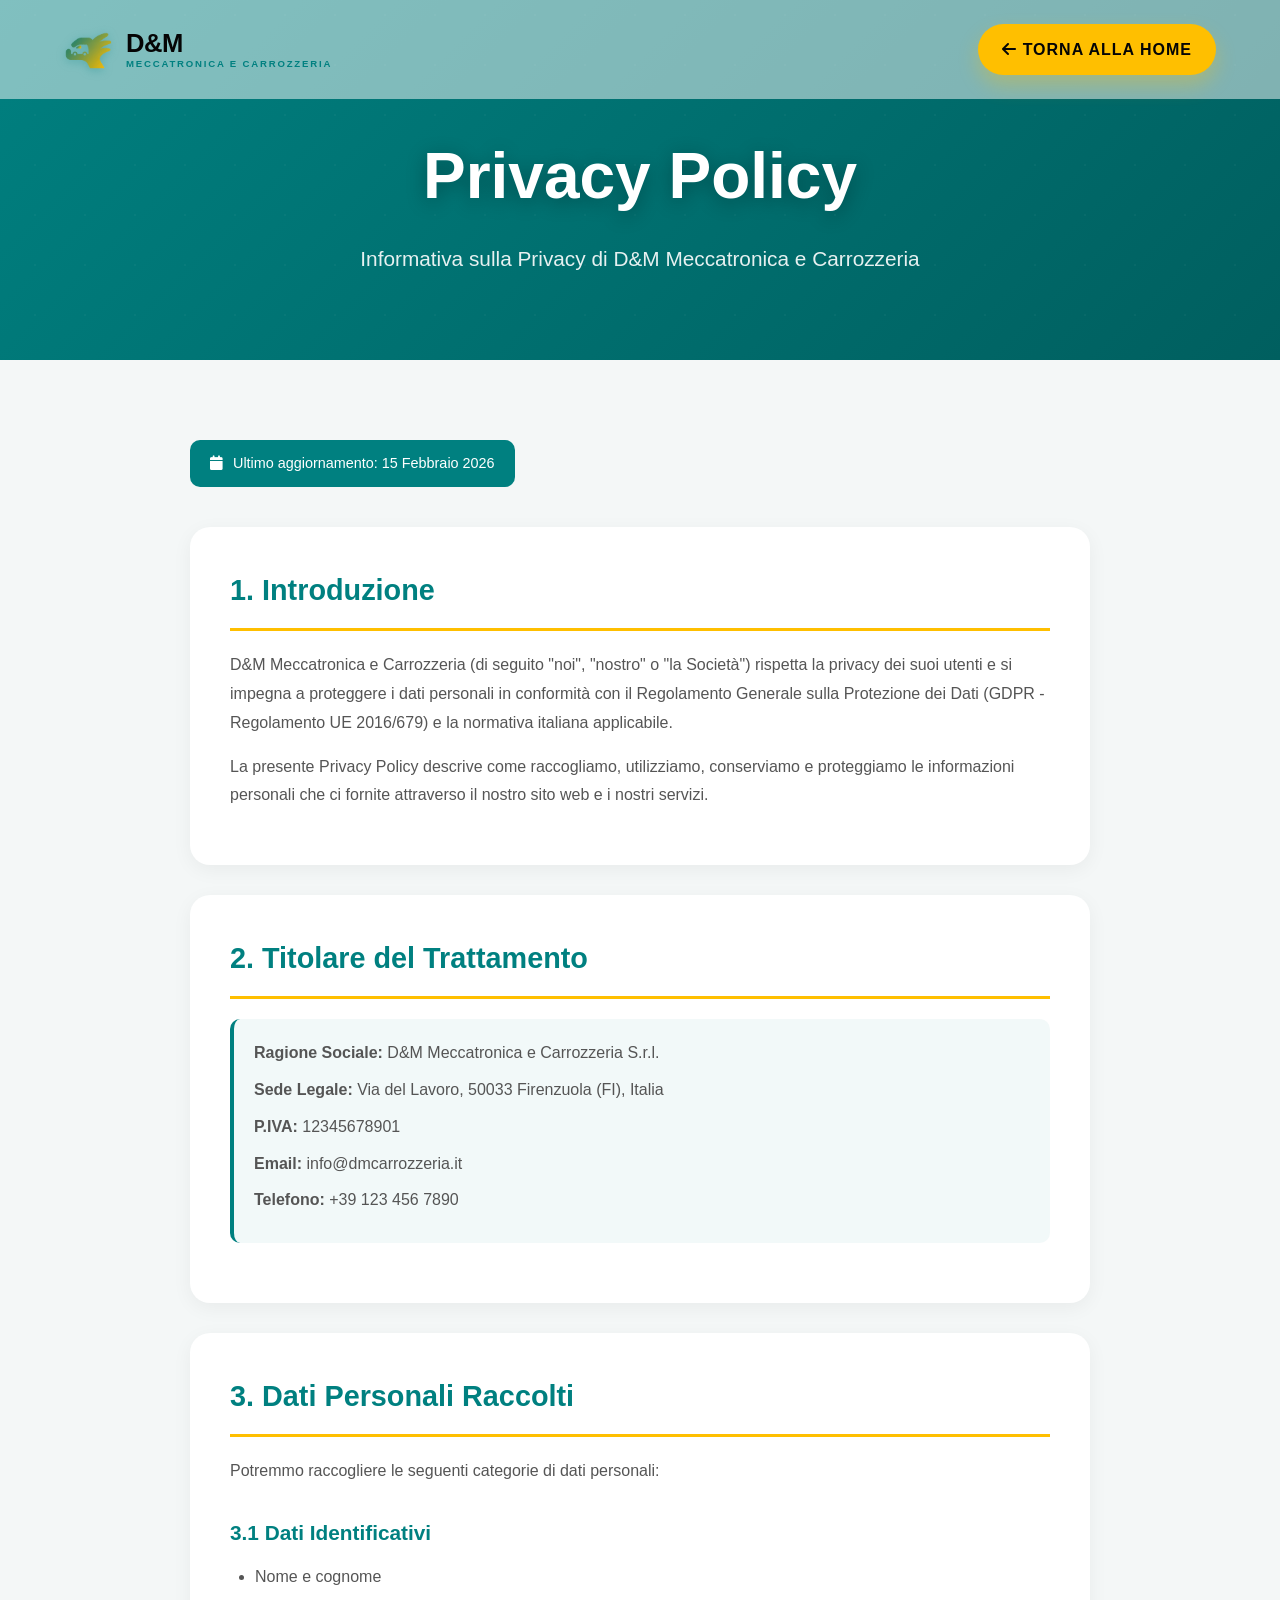
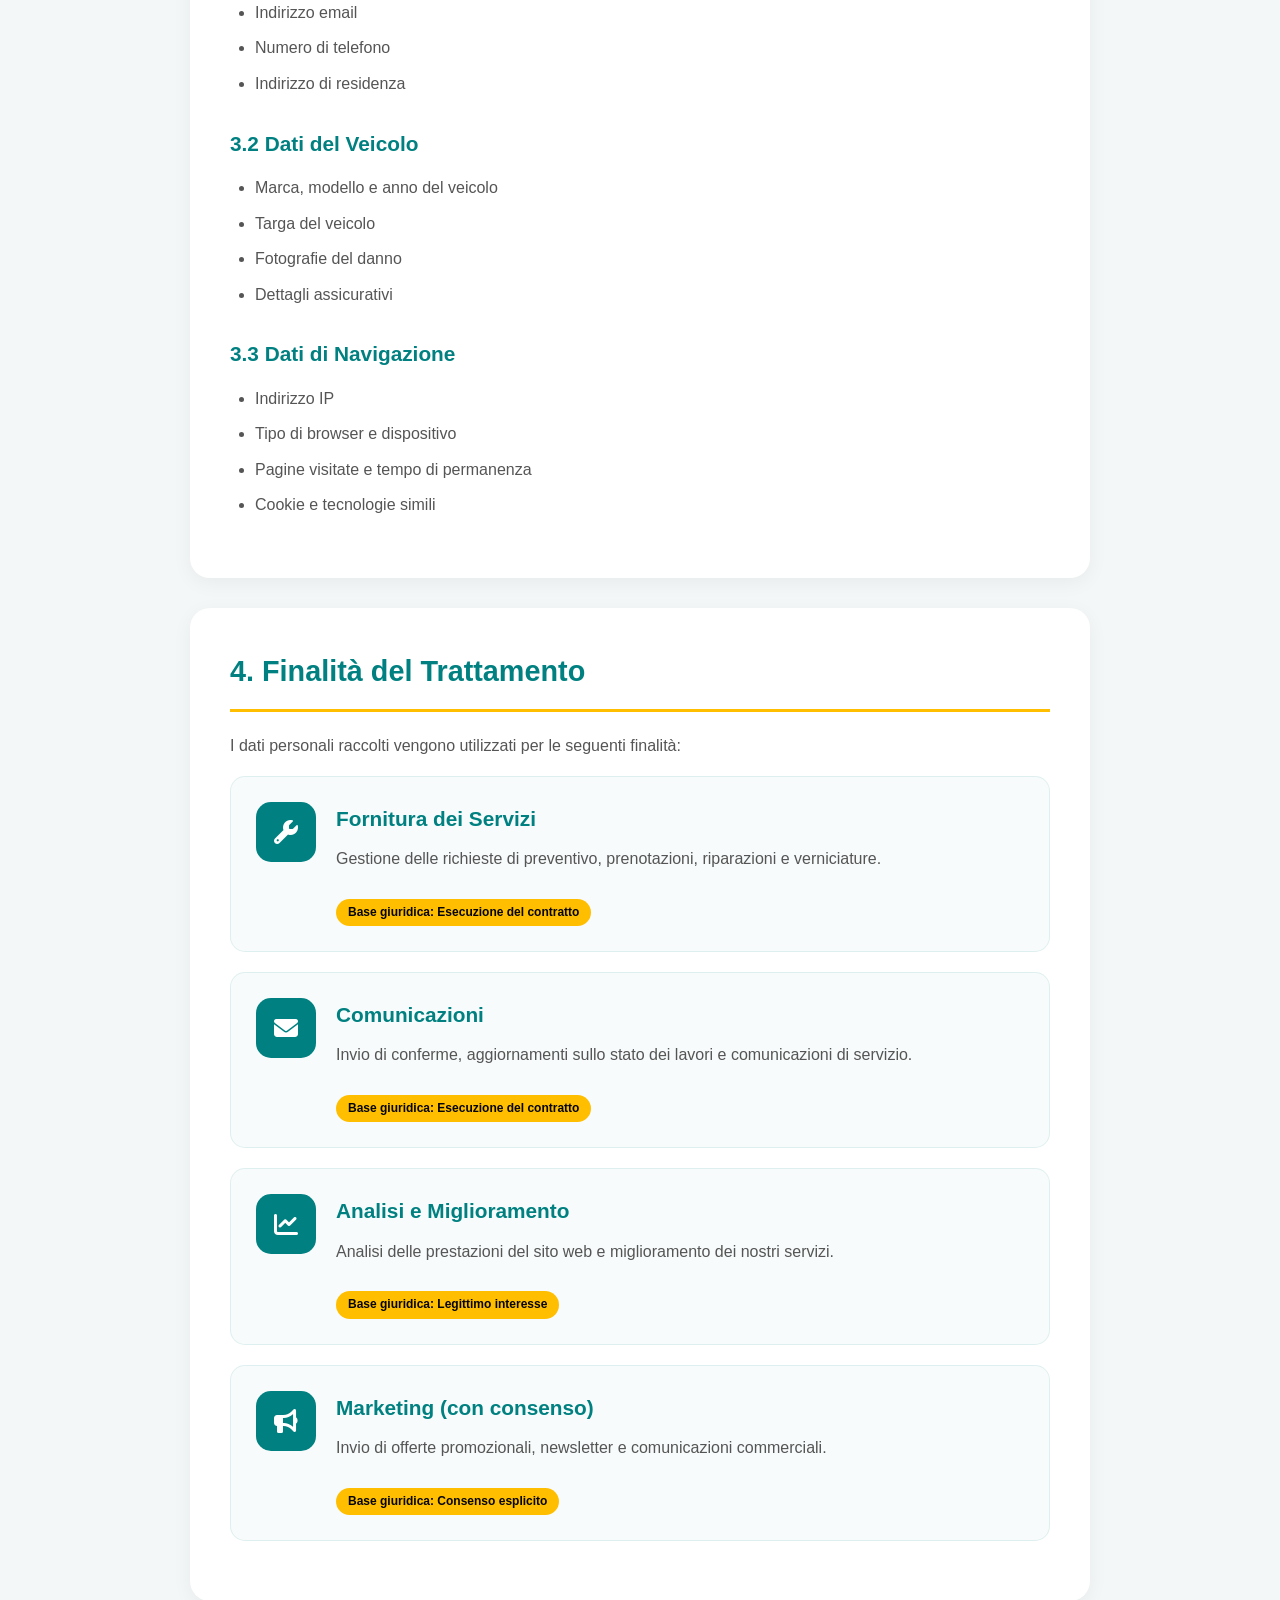
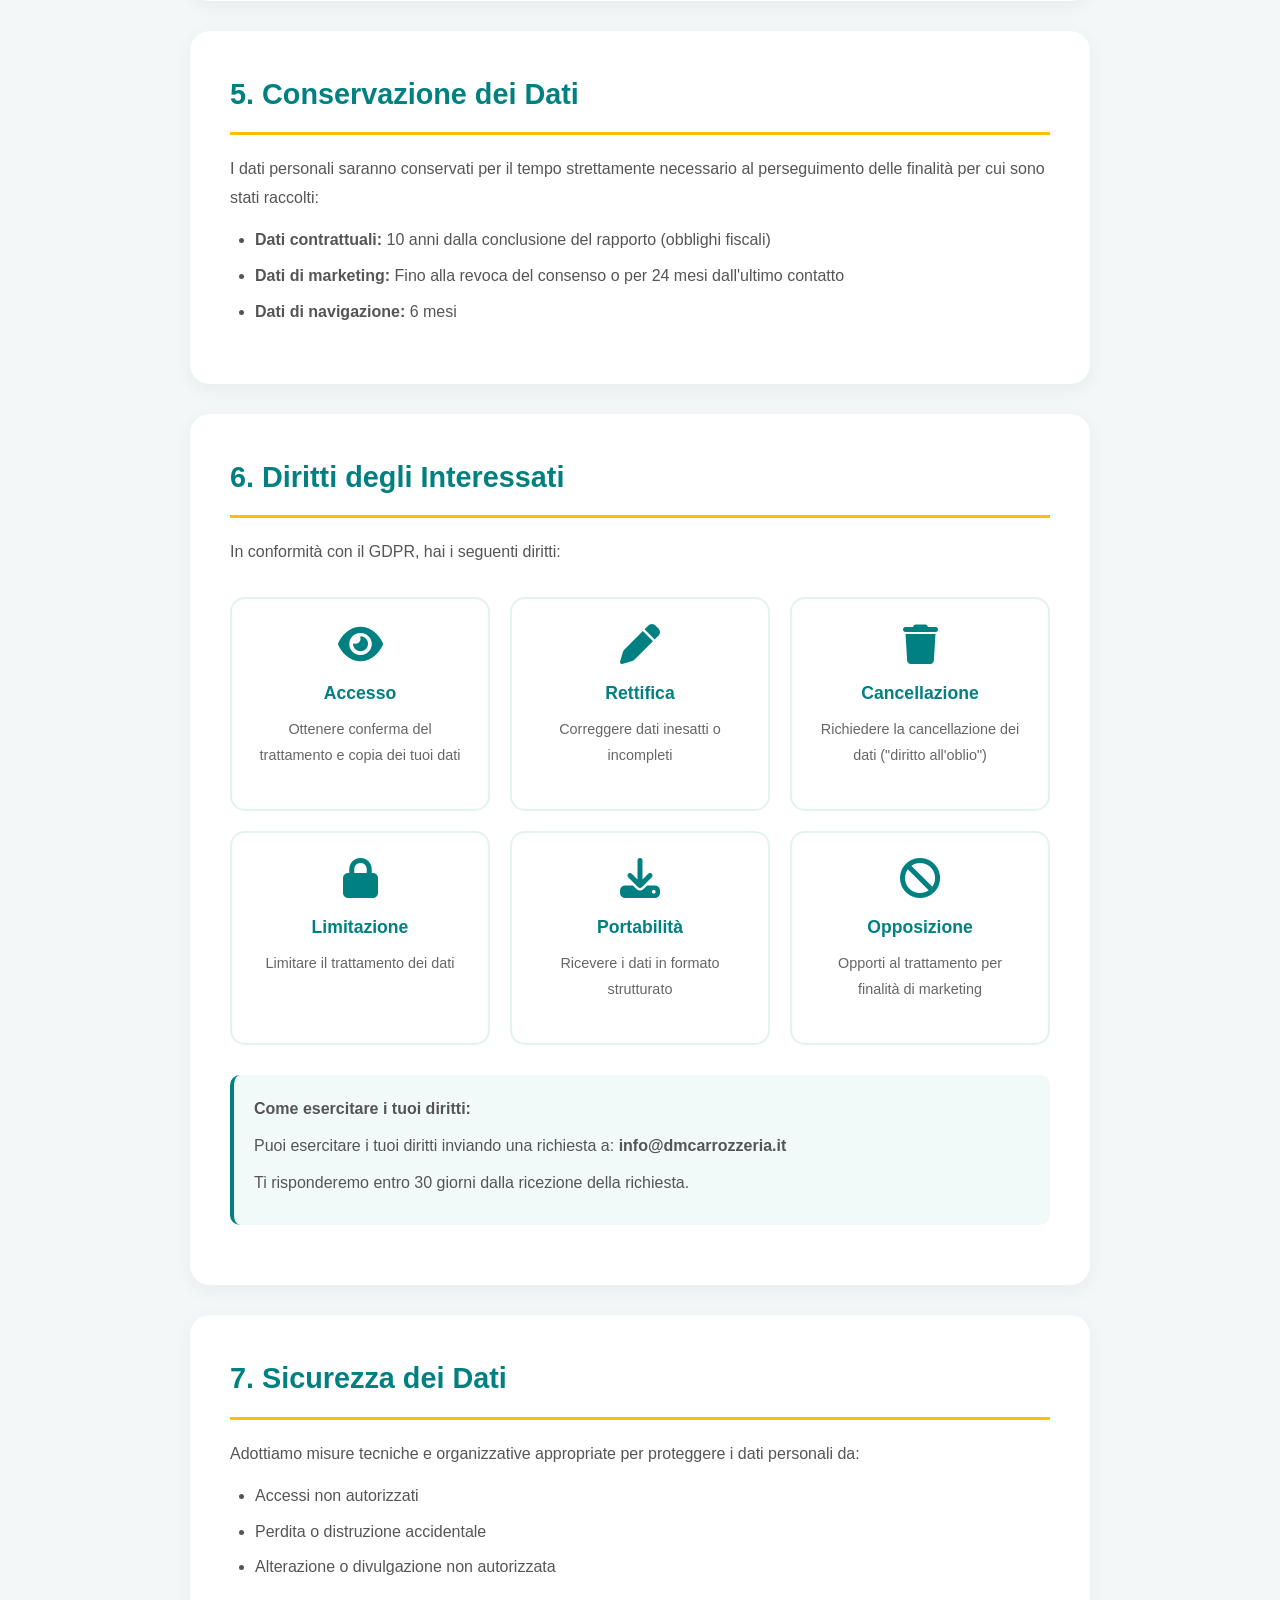
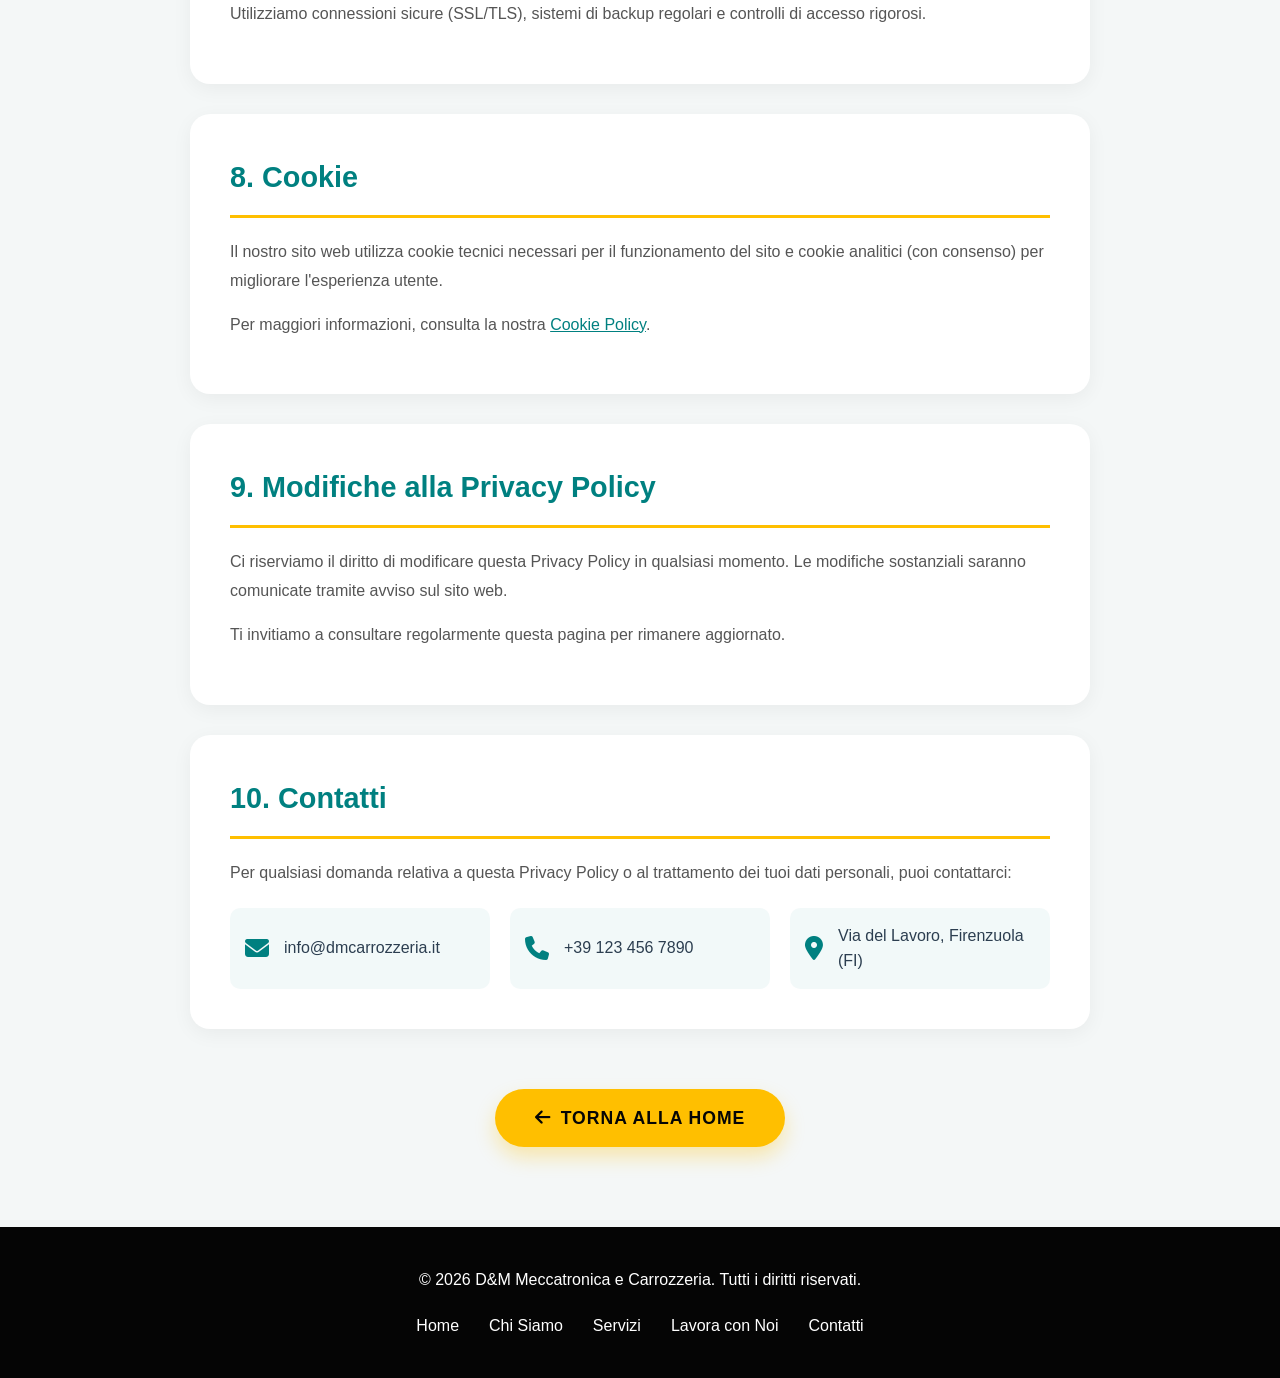
==== commit 20eed4de: "Add files via upload" ====
--- a/index2.html
+++ b/index2.html
@@ -51,7 +51,7 @@
                     <p><strong>Ragione Sociale:</strong> D&M Meccatronica e Carrozzeria S.r.l.</p>
                     <p><strong>Sede Legale:</strong> Via del Lavoro, 50033 Firenzuola (FI), Italia</p>
                     <p><strong>P.IVA:</strong> 12345678901</p>
-                    <p><strong>Email:</strong> privacy@dmcarrozzeria.it</p>
+                    <p><strong>Email:</strong> info@dmcarrozzeria.it</p>
                     <p><strong>Telefono:</strong> +39 123 456 7890</p>
                 </div>
             </div>
@@ -183,7 +183,7 @@
 
                 <div class="info-box" style="margin-top: 30px;">
                     <p><strong>Come esercitare i tuoi diritti:</strong></p>
-                    <p>Puoi esercitare i tuoi diritti inviando una richiesta a: <strong>privacy@dmcarrozzeria.it</strong></p>
+                    <p>Puoi esercitare i tuoi diritti inviando una richiesta a: <strong>info@dmcarrozzeria.it</strong></p>
                     <p>Ti risponderemo entro 30 giorni dalla ricezione della richiesta.</p>
                 </div>
             </div>
@@ -217,7 +217,7 @@
                 <div class="contact-grid">
                     <div class="contact-item">
                         <i class="fa-solid fa-envelope"></i>
-                        <span>privacy@dmcarrozzeria.it</span>
+                        <span>info@dmcarrozzeria.it</span>
                     </div>
                     <div class="contact-item">
                         <i class="fa-solid fa-phone"></i>
@@ -242,12 +242,12 @@
     <footer style="background: var(--dark); color: white; padding: 40px 5%; text-align: center;">
         <p>&copy; 2026 D&M Meccatronica e Carrozzeria. Tutti i diritti riservati.</p>
         <div style="margin-top: 20px; display: flex; gap: 30px; justify-content: center; flex-wrap: wrap;">
-            <a href="index2.html" style="color: white; text-decoration: none;">Privacy Policy</a>
-            <a href="index3.html" style="color: white; text-decoration: none;">Termini di Servizio</a>
+            <a href="index.html" style="color: white; text-decoration: none;">Home</a>
+            <a href="index2.html" style="color: white; text-decoration: none;">Chi Siamo</a>
+            <a href="index3.html" style="color: white; text-decoration: none;">Servizi</a>
             <a href="index4.html" style="color: white; text-decoration: none;">Lavora con Noi</a>
+            <a href="index5.html" style="color: white; text-decoration: none;">Contatti</a>
         </div>
     </footer>
 
-    <script src="script.js"></script>
-</body>
-</html>+    <script>    
--- a/style.css
+++ b/style.css
@@ -300,19 +300,156 @@
 
 .nav-menu { 
     display: flex; 
-    gap: 30px; 
+    gap: 0; 
     align-items: center; 
 }
 
+/* Dropdown Group */
+.nav-dropdown-group {
+    display: flex;
+    align-items: center;
+    gap: 5px;
+}
+
+/* Dropdown Item */
+.nav-item-dropdown {
+    position: relative;
+}
+
+/* Nav links inside dropdowns - flex for icon+text+arrow */
+.nav-item-dropdown > .nav-link {
+    display: inline-flex;
+    align-items: center;
+    gap: 6px;
+    padding: 8px 14px;
+    border-radius: 8px;
+    transition: background 0.2s, color 0.3s;
+}
+
+.nav-item-dropdown > .nav-link:hover {
+    background: rgba(0, 128, 128, 0.07);
+}
+
+.nav-link-single {
+    display: inline-flex;
+    align-items: center;
+    gap: 6px;
+    padding: 8px 14px;
+    border-radius: 8px;
+    transition: background 0.2s;
+}
+
+.nav-link-single:hover {
+    background: rgba(0, 128, 128, 0.07);
+}
+
+/* Hide the default underline on dropdown nav-links */
+.nav-item-dropdown > .nav-link::after,
+.nav-link-single::after {
+    display: none;
+}
+
+.nav-arrow {
+    font-size: 0.5rem;
+    transition: transform 0.3s;
+    opacity: 0.35;
+}
+
+.nav-item-dropdown:hover .nav-arrow {
+    transform: rotate(180deg);
+    opacity: 0.8;
+}
+
+/* Dropdown Panel (Desktop) */
+.dropdown-panel {
+    position: absolute;
+    top: 100%;
+    left: 50%;
+    transform: translateX(-50%) translateY(10px);
+    min-width: 220px;
+    background: white;
+    border-radius: 16px;
+    box-shadow: 0 15px 40px rgba(0,0,0,0.12), 0 0 0 1px rgba(0,0,0,0.04);
+    padding: 10px;
+    opacity: 0;
+    visibility: hidden;
+    transition: opacity 0.25s ease, transform 0.25s ease, visibility 0.25s;
+    z-index: 2000;
+}
+
+.nav-item-dropdown:hover .dropdown-panel {
+    opacity: 1;
+    visibility: visible;
+    transform: translateX(-50%) translateY(0);
+}
+
+.dropdown-panel a {
+    display: flex;
+    align-items: center;
+    gap: 12px;
+    padding: 10px 15px;
+    color: #333;
+    text-decoration: none;
+    font-size: 0.88rem;
+    font-weight: 500;
+    border-radius: 10px;
+    transition: background 0.2s, color 0.2s;
+}
+
+.dropdown-panel a i {
+    color: var(--primary);
+    width: 18px;
+    text-align: center;
+    font-size: 0.85rem;
+}
+
+.dropdown-panel a:hover {
+    background: rgba(0, 128, 128, 0.08);
+    color: var(--primary);
+}
+
+[data-theme="dark"] .dropdown-panel {
+    background: #2a2a2a;
+    box-shadow: 0 15px 40px rgba(0,0,0,0.4);
+}
+
+[data-theme="dark"] .dropdown-panel a {
+    color: #ccc;
+}
+
+[data-theme="dark"] .dropdown-panel a:hover {
+    background: rgba(255, 191, 0, 0.1);
+    color: var(--accent);
+}
+
+[data-theme="dark"] .dropdown-panel a i {
+    color: var(--accent);
+}
+
+/* Single link (no dropdown) */
+.nav-link-single {
+    margin-left: 0;
+}
+
+/* Nav link base style */
 .nav-link {
     position: relative; 
     text-decoration: none; 
     color: var(--dark);
     font-weight: 600; 
-    font-size: 0.9rem; 
+    font-size: 0.85rem; 
     text-transform: uppercase;
     letter-spacing: 0.5px; 
     transition: 0.3s;
+}
+
+/* Hide icons on desktop nav */
+.nav-dropdown-group .nav-link > i:first-child {
+    display: none;
+}
+
+.nav-link-single > i:first-child {
+    display: none;
 }
 
 .nav-link::after {
@@ -2131,21 +2268,64 @@
     }
 
     /* Links del menú */
+    .nav-dropdown-group {
+        display: flex;
+        flex-direction: column;
+        width: 100%;
+        padding: 10px 0;
+    }
+
+    .nav-item-dropdown {
+        width: 100%;
+    }
+
+    /* Show icons on mobile */
+    .nav-dropdown-group .nav-link > i:first-child,
+    .nav-link-single > i:first-child {
+        display: inline-flex !important;
+    }
+
+    /* Reset desktop dropdown styles */
+    .nav-item-dropdown > .nav-link,
+    .nav-link-single {
+        padding: 14px 25px;
+        border-radius: 12px;
+        background: transparent;
+    }
+
+    .nav-item-dropdown > .nav-link:hover,
+    .nav-link-single:hover {
+        background: rgba(0, 128, 128, 0.08);
+    }
+
     .nav-link {
         display: flex;
         align-items: center;
         gap: 15px;
-        padding: 18px 30px;
-        margin: 5px 15px;
+        padding: 14px 25px;
+        margin: 2px 10px;
         border-radius: 12px;
-        font-size: 1rem;
+        font-size: 0.95rem;
         font-weight: 600;
         text-transform: none;
         letter-spacing: 0;
-        transition: all 0.3s ease;
+        transition: all 0.2s ease;
         background: transparent;
         position: relative;
         overflow: hidden;
+    }
+
+    .nav-arrow {
+        margin-left: auto;
+        font-size: 0.7rem;
+        opacity: 0.4;
+        transition: transform 0.3s;
+    }
+
+    .nav-item-dropdown.open .nav-arrow {
+        transform: rotate(180deg);
+        opacity: 1;
+        color: var(--accent);
     }
 
     .nav-link::before {
@@ -2168,29 +2348,79 @@
         display: none;
     }
 
-    .nav-link i {
-        font-size: 1.3rem;
+    .nav-link i:first-child {
+        font-size: 1.1rem;
         color: var(--primary);
-        width: 30px;
-        transition: all 0.3s ease;
-    }
-
-    [data-theme="dark"] .nav-link i {
+        width: 28px;
+        text-align: center;
+        transition: all 0.2s ease;
+    }
+
+    [data-theme="dark"] .nav-link i:first-child {
         color: var(--accent);
     }
 
     .nav-link:hover {
-        background: rgba(0, 128, 128, 0.1);
-        transform: translateX(5px);
+        background: rgba(0, 128, 128, 0.08);
         color: var(--primary);
     }
 
     [data-theme="dark"] .nav-link:hover {
-        background: rgba(255, 191, 0, 0.1);
-    }
-
-    .nav-link:hover i {
-        transform: scale(1.2);
+        background: rgba(255, 191, 0, 0.08);
+    }
+
+    /* Mobile dropdown panel - accordion style */
+    .dropdown-panel {
+        position: static;
+        transform: none;
+        opacity: 1;
+        visibility: visible;
+        min-width: auto;
+        background: transparent;
+        box-shadow: none;
+        border-radius: 0;
+        padding: 0 10px 5px 10px;
+        max-height: 0;
+        overflow: hidden;
+        transition: max-height 0.3s ease;
+    }
+
+    .nav-item-dropdown.open .dropdown-panel {
+        max-height: 500px;
+    }
+
+    .dropdown-panel a {
+        padding: 10px 20px 10px 65px;
+        font-size: 0.85rem;
+        color: #666;
+        border-radius: 8px;
+        margin: 1px 0;
+    }
+
+    .dropdown-panel a i {
+        font-size: 0.75rem;
+        width: 16px;
+        color: var(--primary);
+        opacity: 0.7;
+    }
+
+    .dropdown-panel a:hover {
+        background: rgba(0, 128, 128, 0.06);
+        color: var(--primary);
+    }
+
+    [data-theme="dark"] .dropdown-panel {
+        background: transparent;
+        box-shadow: none;
+    }
+
+    [data-theme="dark"] .dropdown-panel a {
+        color: #999;
+    }
+
+    /* Nav link single (no dropdown) */
+    .nav-link-single {
+        margin: 2px 10px;
     }
 
     /* Botón Prenota móvil */
@@ -4027,6 +4257,7 @@
     width: 100%;
     height: 350px;
     object-fit: cover;
+    object-position: center 20%;
     display: block;
 }
 
@@ -4290,6 +4521,7 @@
     width: 100%;
     height: 100%;
     object-fit: cover;
+    object-position: center 20%;
 }
 
 .about-team-card h4 {
@@ -4638,4 +4870,710 @@
     .about-number-label {
         font-size: 0.75rem;
     }
+}
+
+
+/* =========================================
+   28. MOBILE PERFORMANCE & LAYOUT FIX
+   Comprehensive overhaul for mobile devices
+   ========================================= */
+
+/* --- PERFORMANCE: Disable heavy effects on mobile --- */
+@media (max-width: 768px) {
+    /* Kill particles on mobile - major lag source */
+    #particles-canvas {
+        display: none !important;
+    }
+
+    /* Disable expensive animations */
+    .tilt-card {
+        transform: none !important;
+    }
+
+    /* Reduce transition complexity */
+    .reveal {
+        transition: opacity 0.3s ease, transform 0.3s ease !important;
+    }
+
+    .scale-in {
+        animation: none !important;
+        opacity: 1 !important;
+        transform: none !important;
+    }
+
+    /* Disable float animation on images */
+    .vision-img {
+        animation: none !important;
+    }
+
+    /* Disable glow on car stage */
+    .car-stage {
+        animation: none !important;
+        box-shadow: 0 0 20px rgba(0,128,128,0.2) !important;
+    }
+
+    /* Smooth scrolling GPU hint */
+    body {
+        -webkit-overflow-scrolling: touch;
+    }
+}
+
+/* --- MOBILE LAYOUT OVERHAUL --- */
+@media (max-width: 768px) {
+
+    /* === GLOBAL === */
+    .section {
+        padding: 3rem 5% !important;
+    }
+
+    .section-header {
+        margin-bottom: 2.5rem !important;
+    }
+
+    .section-header h2 {
+        font-size: 1.8rem !important;
+    }
+
+    .btn-primary {
+        padding: 0.9rem 2rem;
+        font-size: 0.85rem;
+    }
+
+    /* === HERO === */
+    .hero {
+        height: auto;
+        min-height: 100vh;
+        padding: 120px 5% 60px;
+    }
+
+    .hero-title {
+        font-size: 2rem !important;
+    }
+
+    .hero-subtitle {
+        font-size: 0.95rem !important;
+        margin-bottom: 25px;
+    }
+
+    .hero-badge {
+        font-size: 0.7rem;
+        padding: 7px 14px;
+        margin-bottom: 15px;
+    }
+
+    .hero-trust {
+        margin-top: 25px;
+        gap: 10px;
+    }
+
+    .hero-trust-item {
+        font-size: 0.78rem;
+    }
+
+    .hero-trust-divider {
+        display: none;
+    }
+
+    /* === STATS: 2x2 grid, compact === */
+    .stats-container {
+        grid-template-columns: 1fr 1fr !important;
+        gap: 15px !important;
+        padding: 2rem 5% !important;
+        margin-top: -30px;
+        border-radius: 0 0 25px 25px;
+    }
+
+    .stat-num {
+        font-size: 2rem !important;
+    }
+
+    .stat-label {
+        font-size: 0.7rem !important;
+        letter-spacing: 1px;
+    }
+
+    /* === EMERGENCY BANNER: compact === */
+    .emergency-banner {
+        margin: 0 3% !important;
+        padding: 1.2rem !important;
+        margin-top: -10px !important;
+        border-radius: 18px !important;
+    }
+
+    .emergency-content {
+        flex-direction: column !important;
+        text-align: center;
+        gap: 12px !important;
+    }
+
+    .emergency-icon {
+        width: 45px;
+        height: 45px;
+        font-size: 1.1rem;
+    }
+
+    .emergency-text h3 {
+        font-size: 1rem !important;
+    }
+
+    .emergency-text p {
+        font-size: 0.85rem;
+    }
+
+    .emergency-btn {
+        width: 100%;
+        padding: 0.8rem 1.5rem !important;
+        font-size: 0.85rem !important;
+    }
+
+    /* === SERVICES: compact cards === */
+    .services-grid {
+        grid-template-columns: 1fr !important;
+        gap: 15px !important;
+    }
+
+    .service-card {
+        padding: 1.5rem !important;
+        border-radius: 20px !important;
+    }
+
+    .service-icon {
+        font-size: 2rem !important;
+        margin-bottom: 10px !important;
+    }
+
+    .service-card h3 {
+        font-size: 1.3rem !important;
+        margin-bottom: 8px !important;
+    }
+
+    .service-card p {
+        font-size: 0.88rem;
+    }
+
+    .service-features {
+        margin-top: 12px !important;
+        padding-top: 12px !important;
+    }
+
+    .service-features span {
+        font-size: 0.72rem;
+        padding: 3px 8px;
+    }
+
+    /* === GALLERY: 2 columns === */
+    .gallery-container {
+        grid-template-columns: 1fr 1fr !important;
+        gap: 8px !important;
+    }
+
+    .gallery-item {
+        border-radius: 12px !important;
+    }
+
+    .gallery-overlay p {
+        font-size: 0.7rem;
+    }
+
+    .gallery-overlay i {
+        font-size: 1rem;
+    }
+
+    /* === COLOR LAB: compact === */
+    #lab {
+        border-radius: 25px !important;
+        margin: 1rem 3% !important;
+        padding: 2.5rem 4% !important;
+    }
+
+    .car-stage {
+        padding: 20px !important;
+        border-radius: 20px !important;
+    }
+
+    .controls {
+        margin-top: 25px !important;
+        gap: 12px !important;
+    }
+
+    .color-btn {
+        width: 42px !important;
+        height: 42px !important;
+    }
+
+    .selected-color-name {
+        font-size: 1rem !important;
+        letter-spacing: 2px !important;
+        margin-top: 15px !important;
+    }
+
+    .finish-controls {
+        margin-top: 20px !important;
+        gap: 8px !important;
+    }
+
+    .finish-btn {
+        padding: 8px 14px !important;
+        font-size: 0.8rem !important;
+    }
+
+    /* === TESTIMONIALS: compact === */
+    .testimonial-content {
+        padding: 1.5rem !important;
+    }
+
+    .testimonial-text {
+        font-size: 0.9rem !important;
+    }
+
+    .testimonial-nav {
+        display: none !important;
+    }
+
+    /* === PROCESS TIMELINE: compact === */
+    .timeline-container {
+        gap: 0 !important;
+    }
+
+    .timeline-icon {
+        width: 45px !important;
+        height: 45px !important;
+        font-size: 1rem !important;
+    }
+
+    .timeline-content h3 {
+        font-size: 1.1rem !important;
+    }
+
+    .timeline-content p {
+        font-size: 0.88rem;
+    }
+
+    /* === COMPARISON TABLE: compact === */
+    .comparison-table {
+        font-size: 0.85rem;
+    }
+
+    .comparison-row {
+        padding: 8px 0 !important;
+    }
+
+    /* === CERTIFICATIONS: 2 columns === */
+    .certifications-grid {
+        grid-template-columns: 1fr 1fr !important;
+        gap: 12px !important;
+    }
+
+    .cert-card {
+        padding: 1.2rem 0.8rem !important;
+    }
+
+    .cert-icon {
+        width: 45px !important;
+        height: 45px !important;
+        font-size: 1rem !important;
+    }
+
+    .cert-card h4 {
+        font-size: 0.85rem !important;
+    }
+
+    .cert-card p {
+        font-size: 0.72rem !important;
+    }
+
+    /* === PARTNERS: compact 2-col === */
+    .partners-grid {
+        grid-template-columns: 1fr 1fr !important;
+        gap: 10px !important;
+    }
+
+    .partner-logo {
+        padding: 15px !important;
+        border-radius: 12px !important;
+    }
+
+    .partner-placeholder {
+        font-size: 0.9rem !important;
+    }
+
+    /* === CASE STUDIES: compact === */
+    .case-study {
+        grid-template-columns: 1fr !important;
+        border-radius: 18px !important;
+    }
+
+    .case-study-image {
+        min-height: 180px !important;
+    }
+
+    .case-study-content {
+        padding: 1.2rem !important;
+    }
+
+    .case-study-content h3 {
+        font-size: 1.1rem !important;
+    }
+
+    .case-meta span {
+        font-size: 0.75rem;
+    }
+
+    .case-study-content p {
+        font-size: 0.85rem;
+    }
+
+    .case-tags {
+        gap: 5px !important;
+    }
+
+    .tag {
+        font-size: 0.7rem !important;
+        padding: 3px 8px !important;
+    }
+
+    /* === BEFORE/AFTER SLIDER: compact === */
+    .slider-wrapper {
+        margin: 0 auto;
+    }
+
+    .img-container {
+        border-radius: 18px !important;
+    }
+
+    .slider-handle-btn {
+        width: 44px !important;
+        height: 44px !important;
+        font-size: 1rem !important;
+    }
+
+    .slider-label {
+        font-size: 0.6rem !important;
+        padding: 4px 10px !important;
+        top: 10px !important;
+    }
+
+    .slider-label-before {
+        right: 15px !important;
+    }
+
+    .slider-label-after {
+        left: 15px !important;
+    }
+
+    /* === CALCULATOR: compact 2-col === */
+    .calc-container {
+        padding: 1.2rem !important;
+        border-radius: 15px !important;
+    }
+
+    .calc-grid {
+        grid-template-columns: 1fr 1fr !important;
+        gap: 8px !important;
+    }
+
+    .calc-btn {
+        padding: 12px 8px !important;
+        border-radius: 12px !important;
+        flex-direction: column !important;
+        gap: 5px !important;
+    }
+
+    .calc-btn i {
+        font-size: 1.2rem !important;
+    }
+
+    .calc-btn span {
+        font-size: 0.72rem !important;
+    }
+
+    .calc-price {
+        font-size: 2rem !important;
+    }
+
+    /* === MAP SECTION: compact === */
+    .address-card {
+        padding: 1.5rem !important;
+    }
+
+    .map-container {
+        min-height: 250px !important;
+    }
+
+    .contact-info-list {
+        gap: 10px !important;
+    }
+
+    .contact-info-item {
+        font-size: 0.82rem;
+    }
+
+    /* === FAQ: compact === */
+    .faq-container {
+        gap: 8px !important;
+    }
+
+    .faq-question {
+        padding: 15px !important;
+        font-size: 0.9rem !important;
+    }
+
+    .faq-answer {
+        padding: 0 15px !important;
+    }
+
+    .faq-answer p {
+        font-size: 0.88rem;
+    }
+
+    /* === CHI SIAMO: compact === */
+    .about-founders {
+        gap: 25px !important;
+    }
+
+    .about-founders-text h3 {
+        font-size: 1.5rem !important;
+    }
+
+    .about-founders-text p {
+        font-size: 0.92rem !important;
+        line-height: 1.6 !important;
+    }
+
+    .about-badge {
+        font-size: 0.65rem !important;
+        padding: 6px 14px !important;
+    }
+
+    .about-img-main img {
+        height: 220px !important;
+    }
+
+    .about-img-small img {
+        height: 140px !important;
+    }
+
+    .about-img-small-grid {
+        grid-template-columns: 1fr 1fr !important;
+        gap: 8px !important;
+    }
+
+    .about-timeline-section,
+    .about-values,
+    .about-workshop,
+    .about-team {
+        margin-bottom: 3rem !important;
+    }
+
+    .about-section-title {
+        font-size: 1.3rem !important;
+        margin-bottom: 2rem !important;
+    }
+
+    .about-timeline {
+        padding-left: 35px !important;
+    }
+
+    .about-timeline-content h4 {
+        font-size: 1.1rem !important;
+    }
+
+    .about-timeline-content p {
+        font-size: 0.88rem !important;
+    }
+
+    .about-timeline-img {
+        height: 140px !important;
+        border-radius: 12px !important;
+    }
+
+    /* Values: 2 columns on mobile */
+    .about-values-grid {
+        grid-template-columns: 1fr 1fr !important;
+        gap: 12px !important;
+    }
+
+    .about-value-card {
+        padding: 1.5rem 1rem !important;
+        border-radius: 18px !important;
+    }
+
+    .about-value-icon {
+        width: 50px !important;
+        height: 50px !important;
+        font-size: 1.2rem !important;
+    }
+
+    .about-value-card h4 {
+        font-size: 1rem !important;
+    }
+
+    .about-value-card p {
+        font-size: 0.78rem !important;
+    }
+
+    /* Workshop: 2 columns */
+    .about-workshop-grid {
+        grid-template-columns: 1fr 1fr !important;
+        gap: 8px !important;
+    }
+
+    .about-workshop-item img {
+        height: 130px !important;
+    }
+
+    .about-workshop-large {
+        grid-column: 1 / -1;
+    }
+
+    .about-workshop-large img {
+        height: 180px !important;
+    }
+
+    .about-workshop-label {
+        font-size: 0.72rem !important;
+        padding: 25px 10px 8px !important;
+    }
+
+    /* Team: horizontal compact */
+    .about-team-grid,
+    .about-team-grid[style*="repeat(3"] {
+        grid-template-columns: 1fr !important;
+        gap: 12px !important;
+    }
+
+    .about-team-card {
+        display: flex !important;
+        flex-direction: row !important;
+        align-items: center !important;
+        text-align: left !important;
+        padding: 1rem !important;
+        gap: 15px;
+        border-radius: 16px !important;
+    }
+
+    .about-team-photo {
+        width: 65px !important;
+        height: 65px !important;
+        margin: 0 !important;
+        flex-shrink: 0;
+    }
+
+    .about-team-card h4 {
+        font-size: 1rem !important;
+    }
+
+    .about-team-role {
+        font-size: 0.68rem !important;
+    }
+
+    .about-team-card p {
+        font-size: 0.78rem !important;
+        margin: 0 !important;
+    }
+
+    .about-team-card.memorial::before {
+        top: 8px;
+        right: 10px;
+        font-size: 1rem;
+    }
+
+    /* About numbers */
+    .about-numbers {
+        grid-template-columns: 1fr 1fr !important;
+        gap: 12px !important;
+        padding: 1.5rem !important;
+        border-radius: 18px !important;
+    }
+
+    .about-number {
+        font-size: 1.5rem !important;
+    }
+
+    .about-number-label {
+        font-size: 0.68rem !important;
+    }
+
+    /* Legacy quote */
+    .about-legacy-quote {
+        padding: 1.5rem !important;
+        margin: 2rem auto 2rem !important;
+        border-radius: 18px !important;
+    }
+
+    .about-legacy-quote i {
+        font-size: 1.5rem !important;
+    }
+
+    .about-legacy-quote p {
+        font-size: 1rem !important;
+    }
+
+    /* === FOOTER: compact 2-col === */
+    .footer-grid {
+        grid-template-columns: 1fr 1fr !important;
+        gap: 25px !important;
+    }
+
+    .footer-col:first-child {
+        grid-column: 1 / -1;
+        text-align: center;
+    }
+
+    .footer-col:first-child .footer-social {
+        justify-content: center;
+    }
+
+    .footer-col h4 {
+        font-size: 0.85rem !important;
+        margin-bottom: 10px !important;
+    }
+
+    .footer-col a {
+        font-size: 0.82rem !important;
+        padding: 2px 0 !important;
+    }
+
+    .footer-col p {
+        font-size: 0.8rem !important;
+        justify-content: flex-start;
+    }
+
+    .footer-logo {
+        font-size: 1.6rem !important;
+    }
+
+    .footer-logo span {
+        font-size: 0.7rem !important;
+    }
+
+    .footer-bottom {
+        flex-direction: column;
+        text-align: center;
+        gap: 5px;
+    }
+
+    /* === WHATSAPP + CHATBOT position === */
+    .wa-float {
+        width: 50px;
+        height: 50px;
+        font-size: 1.6rem;
+        bottom: 20px;
+        right: 20px;
+    }
+
+    .chatbot-toggle {
+        width: 50px !important;
+        height: 50px !important;
+        font-size: 1.4rem !important;
+        bottom: 20px !important;
+        left: 20px !important;
+    }
+
+    /* === Before/after section rounded corners === */
+    .section[style*="border-radius: 50px"] {
+        border-radius: 20px !important;
+        margin: 2rem 3% !important;
+        padding: 2.5rem 5% !important;
+    }
 }
